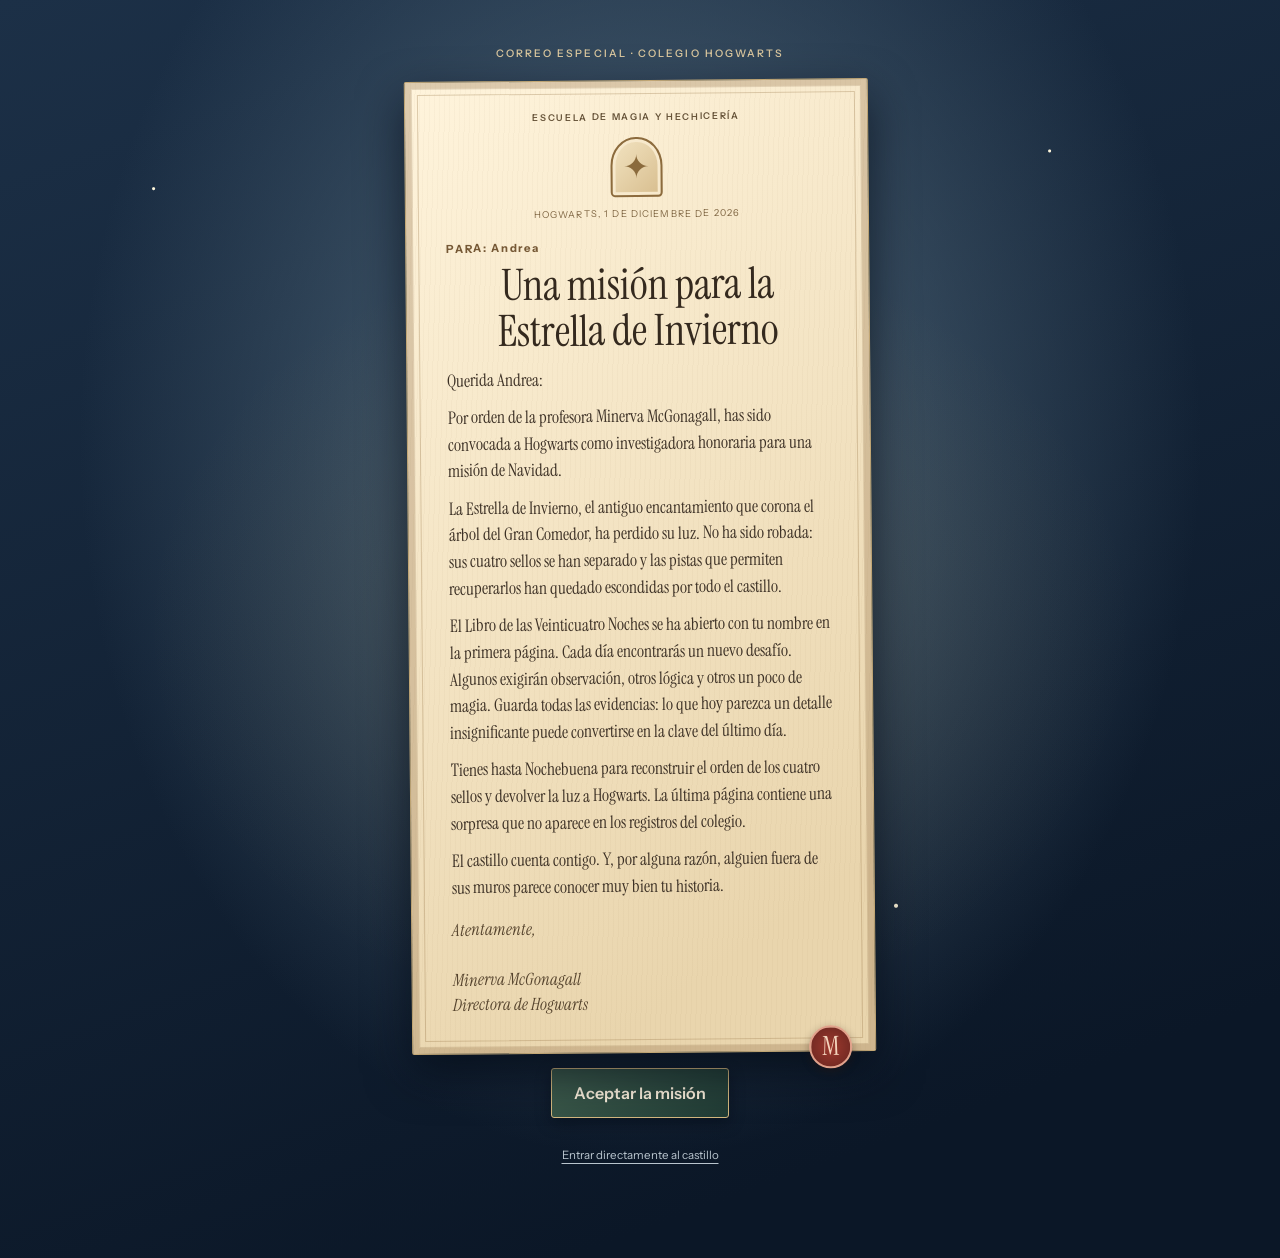
==== CalendarioAdvientoHP/index.html @ b656e093 "Actualiza versión de recursos para el recorrido" ====
<!doctype html>
<html lang="es">
<head>
  <meta charset="utf-8">
  <meta name="viewport" content="width=device-width, initial-scale=1">
  <meta name="theme-color" content="#111d29">
  <meta name="mobile-web-app-capable" content="yes">
  <meta name="apple-mobile-web-app-capable" content="yes">
  <meta name="apple-mobile-web-app-title" content="Hogwarts · Navidad">
  <title>La Estrella de Invierno · Hogwarts</title>
  <link rel="manifest" href="./manifest.webmanifest?v=20261127-6">
  <link rel="icon" type="image/svg+xml" href="./favicon.svg">
  <link rel="stylesheet" href="./estilos.css?v=20261127-6">
  <link rel="stylesheet" href="./experiencias.css?v=20261127-6">
  <link rel="stylesheet" href="./acabado.css?v=20261127-6">
  <script defer src="./escape-room.js?v=20261127-6"></script>
  <script defer src="./calendario-publicado.js?v=20261127-6"></script>
  <script defer src="./recursos-reto.js?v=20261127-6"></script>
  <script defer src="./retos-avanzados.js?v=20261127-6"></script>
  <script defer src="./mecanismos.js?v=20261127-6"></script>
  <script defer src="./experiencias.js?v=20261127-6"></script>
  <script defer src="./cerradura-transmisiones.js?v=20261127-6"></script>
  <script defer src="./vista-reto.js?v=20261127-6"></script>
  <script defer src="./app.js?v=20261127-6"></script>
</head>
<body>
  <main>
    <section id="portada" aria-labelledby="dedicatoria">
      <button id="abrir" type="button">Abrir invitación</button>
    </section>

    <section id="calendario" aria-labelledby="titulo-calendario" hidden>
      <header class="introduccion">
        <h1 id="titulo-calendario" tabindex="-1">Hogwarts<br><em>La Estrella de Invierno</em></h1>
      </header>

      <div class="escena">
        <div class="luna" aria-hidden="true"></div>
        <div class="casa">
          <div class="tejado" aria-hidden="true">
            <span class="chimenea"></span>
            <div class="fronton"><span></span></div>
          </div>
          <div class="fachada">
            <span class="guirnalda-casa" aria-hidden="true"></span>
            <div id="puertas" class="puertas" role="group" aria-label="Puertas del calendario"></div>
          </div>
          <div class="escalones" aria-hidden="true"></div>
        </div>
        <div class="abeto abeto-izquierdo" aria-hidden="true"></div>
        <div class="abeto abeto-derecho" aria-hidden="true"></div>
        <div class="suelo" aria-hidden="true"></div>
      </div>
      <button class="boton" id="abrir-cuaderno" type="button" aria-haspopup="dialog">Cuaderno de evidencias</button>
      <button class="repetir-introduccion" id="repetir-introduccion" type="button">Volver a leer la invitación</button>
    </section>
  </main>

  <dialog id="sorpresa" aria-labelledby="titulo">
    <span class="limite-foco" id="inicio-tarjeta" tabindex="0"></span>
    <form class="barra-tarjeta" method="dialog">
      <p id="dia" class="fecha"></p>
      <button class="cerrar" aria-label="Cerrar sorpresa" autofocus>×</button>
    </form>
    <h2 id="titulo"></h2>
    <div id="contenido"></div>
    <span class="limite-foco" id="fin-tarjeta" tabindex="0"></span>
  </dialog>

  <dialog id="cuaderno" aria-labelledby="titulo-cuaderno">
    <span class="limite-foco" tabindex="0"></span>
    <form class="barra-tarjeta" method="dialog">
      <span class="fecha">Evidencias ganadas</span>
      <button class="cerrar" aria-label="Cerrar cuaderno" autofocus>×</button>
    </form>
    <h2 id="titulo-cuaderno">Cuaderno</h2>
    <div id="tarjetas-cuaderno"></div>
    <span class="limite-foco" tabindex="0"></span>
  </dialog>
</body>
</html>
---- CalendarioAdvientoHP/estilos.css ----
@font-face {
  font-family: "Instrument Serif";
  src: url("./fuentes/instrument-serif.ttf") format("truetype");
  font-display: swap;
}

@font-face {
  font-family: "Instrument Serif";
  src: url("./fuentes/instrument-serif-italica.ttf") format("truetype");
  font-style: italic;
  font-display: swap;
}

@font-face {
  font-family: "Instrument Sans";
  src: url("./fuentes/instrument-sans.ttf") format("truetype");
  font-weight: 400 700;
  font-display: swap;
}

:root {
  color-scheme: dark;
  --noche: #111d29;
  --marfil: #f4e6cf;
  --ambar: #f4c17c;
  --verde: #253d36;
  --tinta: #252a23;
  --serif: "Instrument Serif", Georgia, serif;
  --sans: "Instrument Sans", system-ui, sans-serif;
  --fibra: repeating-linear-gradient(105deg, #fff07a0c 0 1px, transparent 1px 5px, #1d140a0d 5px 6px, transparent 6px 11px);
  --giro: cubic-bezier(.21, .75, .22, 1);
}

* { box-sizing: border-box; }
[hidden] { display: none !important; }

body {
  min-height: 100svh;
  margin: 0;
  color: var(--marfil);
  background:
    radial-gradient(ellipse at 70% 27%, #324352 0%, transparent 57%),
    linear-gradient(145deg, #172533, #101922 74%);
  font: 1rem/1.55 var(--sans);
}

button { font: inherit; color: inherit; cursor: pointer; }

button:focus-visible, a:focus-visible, summary:focus-visible {
  outline: 2px solid #f8d093;
  outline-offset: 4px;
}

h1, h2, p { margin: 0; }
h1, h2 { font-family: var(--serif); font-weight: 400; }

.fecha {
  font-size: .66rem;
  font-weight: 650;
  letter-spacing: .17em;
  text-transform: uppercase;
}

#portada {
  min-height: 100svh;
  display: grid;
  place-content: center;
  justify-items: center;
  gap: clamp(2.25rem, 6vh, 3.5rem);
  padding: 5rem 1.125rem 4rem;
  overflow: hidden;
  background:
    radial-gradient(circle at 16% 20%, #f5e6bc9c 0 1px, transparent 1.5px),
    radial-gradient(circle at 78% 16%, #e7c9876e 0 1px, transparent 1.5px),
    radial-gradient(circle at 84% 71%, #f5e6bc80 0 1px, transparent 1.5px),
    radial-gradient(circle at 26% 80%, #e7c9876e 0 1px, transparent 1.5px);
}

.sobre {
  position: relative;
  display: grid;
  place-items: center;
  isolation: isolate;
  width: min(31rem, calc(100vw - 2.25rem));
  aspect-ratio: 1.63;
  perspective: 56rem;
  border: 1px solid #c5a87d;
  border-radius: 2px;
  background: var(--fibra), linear-gradient(150deg, #b09570, #e3ca9f);
  box-shadow: 0 1px 0 #563e28, 0 1.35rem 2.5rem #070b11a8;
  transition: transform 560ms var(--giro), opacity 270ms ease 350ms;
}

.sobre > div { position: absolute; inset: 0; }

.sobre .sobre-luz {
  inset: 4% -12% 10%;
  border-radius: 50%;
  opacity: 0;
  z-index: -1;
  background: #ffbd64;
  filter: blur(2.3rem);
  transition: transform 510ms var(--giro), opacity 420ms ease;
}

.sobre .sobre-carta {
  inset: 9% 8% 7%;
  border: 1px solid #f1d6ac;
  background: var(--fibra), linear-gradient(180deg, #fff6df, #ecd5ad);
  transition: transform 520ms var(--giro) 85ms;
}

.sobre-pliegues {
  background: var(--fibra),
    linear-gradient(122deg, #d4ba94, #ecd6b3 54%, #dbc099);
  clip-path: polygon(0 0, 50% 56%, 100% 0, 100% 100%, 0 100%);
}

.sobre-pliegues::after {
  content: "";
  position: absolute;
  inset: 0;
  background: linear-gradient(155deg, #f5e5ca, #e3c6a1 72%, #dcb993);
  clip-path: polygon(0 100%, 50% 30%, 100% 100%);
}

.sobre-solapa {
  transform-origin: center top;
  background: var(--fibra), linear-gradient(180deg, #ebd7b6, #d8b78b);
  clip-path: polygon(0 0, 100% 0, 100% 4%, 52% 63%, 48% 63%, 0 4%);
  transition: transform 560ms var(--giro);
}

.sobre .sobre-frente {
  inset: auto 0 12%;
  display: grid;
  justify-items: center;
  color: #3e3026;
  transition: opacity 220ms ease;
}

.sello {
  display: grid;
  place-items: center;
  width: clamp(1.7rem, 7vw, 2.7rem);
  aspect-ratio: 1;
  border: 1px solid #86433c;
  border-radius: 47% 52% 49% 46%;
  background: radial-gradient(circle at 42% 28%, #9d5148, #63312f);
  box-shadow: inset 0 0 0 3px #e59c6e24, 0 2px 3px #60382661;
  color: #f9d8a3;
  font-size: clamp(.9rem, 3vw, 1.3rem);
}

.sobre h1 { font-size: clamp(2.25rem, 10vw, 4.5rem); line-height: 1.08; }

.boton {
  display: flex;
  align-items: center;
  gap: .85rem;
  min-height: 3rem;
  padding: .6rem 1.05rem .6rem 1.2rem;
  border: 1px solid #c39a68;
  border-radius: 2px;
  background: #162430;
  color: #fff0d6;
  transition: background 160ms ease, opacity 240ms ease, transform 240ms ease;
}

.boton:hover { background: #283b46; }
.boton span { color: var(--ambar); }

.abriendo .sobre { transform: translateY(.6rem) scale(1.035); opacity: 0; }
.abriendo .sobre-solapa { transform: rotateX(171deg); }
.abriendo .sobre-carta { transform: translateY(-57%); }
.abriendo .sobre-luz { transform: scale(1.45); opacity: .76; }
.abriendo .sobre-frente { opacity: 0; }
.abriendo .boton { opacity: 0; transform: translateY(.4rem); pointer-events: none; }

#calendario {
  width: min(76rem, 100%);
  margin-inline: auto;
  padding: clamp(2rem, 6vw, 4.5rem) clamp(.75rem, 4vw, 3rem) 2rem;
  animation: aparecer 460ms var(--giro) both;
}

@keyframes aparecer {
  from { opacity: 0; transform: translateY(.7rem); }
  to { opacity: 1; transform: none; }
}

.introduccion { max-width: 34rem; margin: 0 auto 1.6rem; padding-inline: .45rem; }

.introduccion h1 {
  margin: .42rem 0 .8rem;
  font-size: clamp(3.25rem, 11vw, 6.65rem);
  line-height: .91;
  letter-spacing: -.025em;
}

.introduccion h1:focus { outline: none; }
.introduccion em { color: #edc58f; font-weight: 400; }

.escena {
  isolation: isolate;
  position: relative;
  width: min(100%, 39rem);
  margin: 0 auto;
  padding: 1.2rem clamp(.72rem, 4vw, 2.7rem) 1.9rem;
  background:
    radial-gradient(circle at 17% 5%, #f7e8c1be 0 1px, transparent 1.5px),
    radial-gradient(circle at 88% 15%, #f7e8c1a6 0 1px, transparent 1.5px),
    radial-gradient(circle at 55% 2%, #e5d4aeab 0 1px, transparent 1.5px),
    radial-gradient(circle at 6% 30%, #f7e8c18c 0 1px, transparent 1.5px);
}

.luna {
  position: absolute;
  z-index: -2;
  top: 0;
  right: 9%;
  width: clamp(2.55rem, 8vw, 4.25rem);
  aspect-ratio: 1;
  border-radius: 50%;
  background: var(--fibra), radial-gradient(circle at 38% 26%, #f0dcaf, #b8a882);
  box-shadow: 0 0 2rem #e4c98a36;
}

.casa { position: relative; }
.tejado { position: relative; height: clamp(5.3rem, 17vw, 10.2rem); margin-inline: -.65rem; }

.chimenea {
  position: absolute;
  z-index: -1;
  top: 19%;
  left: 20%;
  width: 8%;
  height: 66%;
  border-top: .28rem solid #f1e3ca;
  background: var(--fibra), repeating-linear-gradient(#714b46 0 .6rem, #543835 .6rem .67rem);
  box-shadow: inset .23rem 0 #e1a77d45, .25rem .1rem 0 #0d181d66;
}

.fronton {
  position: absolute;
  inset: 0;
  display: grid;
  place-items: end center;
  padding-bottom: .8rem;
  background: #eddfc6;
  clip-path: polygon(50% 0, 100% 92%, 100% 100%, 0 100%, 0 92%);
}

.fronton::before, .fronton::after {
  content: "";
  position: absolute;
  clip-path: polygon(50% 0, 100% 100%, 0 100%);
}

.fronton::before {
  inset: .48rem .8rem .25rem;
  background: #95684d;
}

.fronton::after {
  inset: .9rem 1.8rem .55rem;
  background: var(--fibra),
    repeating-linear-gradient(0deg, #3c262b00 0 .48rem, #2a1e2a4d .49rem .54rem),
    linear-gradient(130deg, #764d4a, #4c333b);
}

.fronton span {
  position: relative;
  z-index: 1;
  width: clamp(1.85rem, 7vw, 3.2rem);
  aspect-ratio: 1;
  border: 3px solid #cfa777;
  border-radius: 50%;
  background: linear-gradient(0deg, transparent 47%, #a67751 47% 54%, transparent 54%),
    linear-gradient(90deg, transparent 47%, #a67751 47% 54%, transparent 54%),
    radial-gradient(circle at 42% 62%, #e2a255, #634b3f 79%);
  box-shadow: 0 2px 0 #37232a, 0 0 0 2px #392a2b;
}

.fachada {
  position: relative;
  padding: clamp(.6rem, 2.5vw, 1.4rem) clamp(.53rem, 3vw, 1.75rem) .75rem;
  border: 1px solid #ad896a;
  border-top: .32rem solid #f0e1c7;
  border-bottom: .4rem solid #a7876c;
  background: var(--fibra),
    linear-gradient(90deg, #f1cf9522, transparent 14% 85%, #101b15a6),
    repeating-linear-gradient(0deg, #283e37 0 .65rem, #172d28 .66rem .7rem);
  box-shadow: inset 0 .32rem 0 #7e6850, 0 .75rem 2rem #070d137d;
}

.fachada::before, .fachada::after {
  content: "";
  pointer-events: none;
  position: absolute;
  top: .28rem;
  bottom: 0;
  width: .29rem;
  background: repeating-linear-gradient(0deg, #c5a17c00 0 .68rem, #c5a17c30 .68rem .73rem),
    linear-gradient(90deg, #96765b, #c4a580 50%, #5a4c3c);
}

.fachada::before { left: 0; }
.fachada::after { right: 0; }

.puertas {
  display: grid;
  grid-template-columns: repeat(4, minmax(0, 1fr));
  gap: clamp(.65rem, 2.5vw, 1.1rem) clamp(.35rem, 2.1vw, 1rem);
}

.ventana {
  --borde: #d2ac80;
  --hoja: #375249;
  --cristal: #795b40;
  --cristal-borde: #4d4433;
  position: relative;
  isolation: isolate;
  align-self: end;
  display: grid;
  place-items: center;
  min-width: 44px;
  min-height: 44px;
  height: clamp(3.05rem, 10vw, 4.4rem);
  padding: 0;
  border: 1px solid var(--borde);
  border-radius: .95rem .95rem 2px 2px;
  color: #fff4db;
  background: #1b2522;
  box-shadow: inset 0 0 0 2px #5a4939, 0 3px 3px #101c19b0;
  perspective: 20rem;
}

.ventana::after {
  content: "";
  position: absolute;
  inset: auto -2px -4px;
  height: 4px;
  border-radius: 2px 2px 0 0;
  background: linear-gradient(#eddec2 0 53%, #a78867 54% 80%, #634e3f 81%);
  pointer-events: none;
}

.hueco, .hojas { position: absolute; inset: 3px; border-radius: inherit; }
.hueco {
  background: radial-gradient(ellipse at 50% 64%, #fff0b7 0%, #f5ab52 53%, #6d412c);
  opacity: .35;
  transition: opacity 350ms ease;
}

.hojas { display: flex; }
.hojas span {
  width: 100%;
  border: 2px solid var(--hoja);
  border-radius: inherit;
  transform-origin: left center;
  background:
    linear-gradient(90deg, transparent 47%, #e7c69539 47% 53%, transparent 53%),
    linear-gradient(0deg, transparent 48%, #e7c6953a 48% 53%, transparent 53%),
    radial-gradient(ellipse at 48% 58%, var(--cristal), var(--cristal-borde));
  box-shadow: inset 0 0 0 1px #ccad865c, 1px 1px 2px #0d1513aa;
  transition: transform 455ms var(--giro);
}

.numero {
  z-index: 1;
  display: grid;
  place-items: center;
  min-width: 1.56rem;
  height: 1.56rem;
  padding-inline: .15rem;
  border: 1px solid #caa97d8f;
  border-radius: 2px;
  background: #24342e;
  font-size: clamp(.94rem, 3vw, 1.08rem);
  font-weight: 650;
  font-variant-numeric: tabular-nums;
  line-height: 1;
  pointer-events: none;
  transition: opacity 200ms ease;
}

.estado {
  z-index: 1;
  position: absolute;
  top: 0;
  right: 2px;
  color: #fff3d3;
  font-size: .71rem;
  line-height: 1;
  text-shadow: 0 1px 2px #1b1814, 0 0 3px #1b1814;
  pointer-events: none;
}

.ventana[data-estado="futura"] {
  --borde: #9d8971;
  --hoja: #31413e;
  --cristal: #263739;
  --cristal-borde: #16252b;
  cursor: default;
}

.ventana[data-estado="futura"] .numero { border-style: dashed; color: #ece3d0; }
.ventana[data-estado="abierta"] { --cristal: #a56d40; --cristal-borde: #745236; }
.ventana[data-estado="destacada"] { --cristal: #ffcc7e; --cristal-borde: #ad683a; --borde: #f4d29d; }

@media (hover: hover) {
  .ventana:enabled:hover { --borde: #ffe3ab; --cristal: #dca163; }
}

.ventana.girada { z-index: 2; }
.girada .hojas span { transform: rotateY(-113deg); }
.girada .hueco { opacity: 1; }
.girada .numero, .girada .estado { opacity: 0; }

.ventana:nth-child(21) { grid-column: 1; }
.ventana:nth-child(22) { grid-column: 2 / 4; justify-self: center; width: calc((100% - clamp(.35rem, 2.1vw, 1rem)) / 2); }
.ventana:nth-child(23) { grid-column: 4; }

.ventana.portal {
  grid-column: 2 / 4;
  justify-self: center;
  width: min(100%, 9.75rem);
  height: clamp(4.5rem, 16vw, 7.1rem);
  --hoja: #603934;
  --borde: #d0a676;
  border: 3px double var(--borde);
  border-radius: 46% 46% 2px 2px / 35% 35% 2px 2px;
}

.portal .hojas span { width: 50%; border-radius: 75% 0 0 2px / 38% 0 0 2px; border-width: 3px; }
.portal .hojas span:last-child { border-radius: 0 75% 2px 0 / 0 38% 2px 0; transform-origin: right center; }
.portal .numero { background: #683e37; }
.portal.girada .hojas span:last-child { transform: rotateY(113deg); }
.portal .hueco { box-shadow: 0 0 1.6rem .2rem #fcb46176; }

.escalones {
  width: min(50%, 11rem);
  height: .85rem;
  margin: 0 auto;
  background: repeating-linear-gradient(0deg, #8a725e 0 2px, #d2bea2 2px 5px);
  clip-path: polygon(9% 0, 91% 0, 100% 100%, 0 100%);
}

.suelo {
  position: absolute;
  z-index: -2;
  inset: auto 0 1rem;
  height: 1.4rem;
  border-radius: 50%;
  background: linear-gradient(180deg, #b6c5c3, #566c72);
  box-shadow: 0 .35rem 0 #2e444e, 0 .7rem 2rem #0b141c;
}

.abeto {
  position: absolute;
  z-index: -1;
  bottom: 1.6rem;
  width: clamp(1.6rem, 7vw, 4rem);
  height: clamp(4rem, 17vw, 9rem);
  background: var(--fibra), linear-gradient(100deg, #50665b, #233a34 62%, #162b25);
  clip-path: polygon(50% 0, 76% 35%, 66% 34%, 89% 64%, 77% 63%, 100% 92%, 57% 97%, 57% 100%, 44% 100%, 44% 96%, 0 92%, 23% 63%, 11% 64%, 34% 34%, 24% 35%);
}

.abeto-izquierdo { left: 0; }
.abeto-derecho { right: 0; transform: scale(.78); transform-origin: bottom right; }

.modal-abierto { overflow: hidden; }

dialog {
  width: min(calc(100% - 1.5rem), 34rem);
  max-height: min(calc(100% - 1.5rem), 48rem);
  padding: 0 clamp(1.05rem, 5vw, 2.2rem) clamp(1.4rem, 5vw, 2.2rem);
  border: 1px solid #b39972;
  border-radius: 4px;
  background: var(--fibra), linear-gradient(128deg, #fff4db, #eedcbd);
  color: var(--tinta);
  color-scheme: light;
  box-shadow: 0 .95rem 3rem #0a1119b0, inset 0 0 0 5px #a87f5224;
  overscroll-behavior: contain;
}

dialog[open] {
  animation: sacar-tarjeta 350ms var(--giro) both;
}

dialog::backdrop { background: #09131bcc; animation: velar 350ms ease both; }
.tarjeta-final::backdrop { background: radial-gradient(ellipse at center, #623e2ba6, #111923dd); }

@keyframes velar { from { opacity: 0; } to { opacity: 1; } }
@keyframes sacar-tarjeta {
  from { opacity: 0; transform: translate(var(--origen-x, 0), var(--origen-y, 0)) scale(.15); }
  to { opacity: 1; transform: none; }
}

.barra-tarjeta {
  position: sticky;
  inset-block-start: 0;
  z-index: 2;
  display: flex;
  justify-content: space-between;
  align-items: center;
  gap: .5rem;
  margin: 0 -.3rem .3rem;
  padding: .6rem .3rem .3rem;
  background: #faebd0;
}

.limite-foco {
  position: absolute;
  width: 1px;
  height: 1px;
  overflow: hidden;
  clip-path: inset(50%);
  pointer-events: none;
}

dialog .fecha { color: #745139; }
dialog h2 { margin-bottom: .75rem; color: #463025; font-size: clamp(2.4rem, 8vw, 3.7rem); line-height: .95; }
dialog p { white-space: pre-wrap; }
dialog a { color: #653736; text-underline-offset: .15em; }
dialog :focus-visible { outline-color: #793d34; }

.cerrar {
  display: grid;
  place-items: center;
  width: 44px;
  height: 44px;
  padding: 0;
  border: 1px solid #a58566;
  border-radius: 50%;
  background: #faeed7;
  color: #59382f;
  font-size: 1.5rem;
  line-height: 1;
}

#contenido { display: grid; gap: .95rem; overflow-wrap: anywhere; }
.galeria { display: grid; grid-template-columns: repeat(auto-fit, minmax(min(100%, 11rem), 1fr)); gap: .55rem; }
.galeria img { display: block; width: 100%; aspect-ratio: 4 / 3; object-fit: cover; }
dialog audio, dialog video { display: block; width: 100%; min-width: 0; }
dialog details, .pista { padding: .65rem .85rem; border: 1px solid #bc9b77; background: #d9bb8d32; }
dialog details p, .pista p { margin-top: .35rem; }
dialog summary { cursor: pointer; font-weight: 650; }

@media (min-width: 54rem) {
  #calendario {
    display: grid;
    grid-template-columns: minmax(16rem, .79fr) minmax(0, 1.4fr);
    align-items: start;
    column-gap: clamp(1rem, 4vw, 4.5rem);
    padding-top: 3.1rem;
  }
  .introduccion { margin: clamp(3.2rem, 13vh, 8rem) 0 0; }
  .introduccion h1 { font-size: clamp(3.85rem, 7vw, 6.3rem); }
  .introduccion em { font-size: .85em; white-space: nowrap; }
  #abrir-cuaderno { grid-column: 2; }
}

@media (prefers-reduced-motion: reduce) {
  *, *::before, *::after { animation-duration: 0s !important; transition-duration: 0s !important; transition-delay: 0s !important; }
}

/* Retos, llaves y cuaderno */
#abrir-cuaderno { margin-inline: auto; min-height: 44px; }
.ventana[data-estado="sin-llave"] {
  --hoja: #423d40;
  --cristal: #3e3b49;
  --cristal-borde: #252834;
  cursor: default;
}
.ventana[data-estado="resuelta"] { --cristal: #87623d; --cristal-borde: #475441; }
.ventana[data-estado="resuelta"] .numero { background: #294539; }
.ventana[data-estado="abierta"] { --cristal: #d3a165; --cristal-borde: #875237; }

.control-reto {
  min-height: 44px;
  min-width: 44px;
  padding: .45rem .75rem;
  border: 1px solid #987b5c;
  border-radius: 3px;
  background: #faefd9;
  color: #3c3329;
  font-weight: 600;
}
.control-reto.principal { background: #2b473a; color: #fff3d7; border-color: #2b473a; }
.control-reto:disabled, .control-reto[aria-disabled="true"] { opacity: .58; cursor: default; }
.form-reto { display: grid; gap: .55rem; justify-items: start; }
.form-reto > label, .opciones-reto, .piezas-reto { width: 100%; }
.form-reto label { font-weight: 600; }
.form-reto input[type="text"] {
  display: block;
  width: 100%;
  min-height: 44px;
  margin-top: .3rem;
  padding: .45rem .6rem;
  border: 1px solid #987b5c;
  border-radius: 3px;
  background: #fff8e9;
  color: #2b3029;
  font: inherit;
}
.opciones-reto { min-width: 0; margin: 0; padding: .35rem .55rem; border: 1px solid #b49472; }
.opciones-reto legend { padding-inline: .25rem; font-weight: 600; }
.opciones-reto label { display: flex; align-items: center; gap: .55rem; min-height: 44px; cursor: pointer; }
.opciones-reto input { accent-color: #284839; }
.piezas-reto { display: grid; gap: .4rem; padding-left: 1.3rem; margin: .2rem 0; }
.piezas-reto li { padding: .35rem; border: 1px solid #bd9b74; background: #fff3dc; }
.piezas-reto li span { display: block; margin-bottom: .3rem; }
.piezas-reto button { margin-right: .25rem; }
.foto-reto { display: block; max-width: 100%; max-height: 55svh; object-fit: contain; }
.apoyo-reto, .pistas-reto, .resultado-reto, .evidencia {
  padding: .7rem .85rem;
  border: 1px solid #bc9b77;
  background: #d9bb8d32;
  white-space: pre-wrap;
  overflow-wrap: anywhere;
}
.resultado-reto { background: #c8d4b566; border-color: #778d6b; }
.resultado-reto > * + * { margin-top: .6rem; }
.pistas-reto ol:empty, .feedback-reto:empty { display: none; }
.pistas-reto ol { padding-left: 1.25rem; }
.pistas-reto ol li + li { margin-top: .4rem; }
.pistas-reto .control-reto { margin-top: .5rem; }
.pistas-reto h3, .resultado-reto h3, .evidencia h3 { margin: 0; font-size: 1.1rem; }
.pregunta-reto { font-weight: 700; }
.feedback-reto { color: #773b38; }
#tarjetas-cuaderno { display: grid; gap: .65rem; }
details .evidencia { margin-top: .5rem; }
.solo-lector {
  position: absolute;
  width: 1px;
  height: 1px;
  overflow: hidden;
  clip-path: inset(50%);
  white-space: nowrap;
}

/* Objetos de papel de la campaña */
.recurso-reto { width: 100%; padding: .65rem; border: 1px solid #b59773; background: #f7ead0; }
.recurso-reto .dibujo-reto { display: block; width: 5.5rem; height: 5.5rem; margin: .1rem auto .6rem; }
.dibujo-reto { width: 3rem; height: 3rem; fill: #e4ca9d; stroke: #5e4936; stroke-width: 2; stroke-linejoin: round; stroke-linecap: round; }
.recurso-conversacion { display: grid; gap: .5rem; }
.fecha-chat { text-align: center; font-size: .85rem; border-block: 1px solid #b59773; padding: .35rem 0; }
.burbuja-reto { padding: .6rem .7rem; max-width: 88%; border: 1px solid #c0aa87; border-radius: .7rem .7rem .7rem 0; background: #fffbec; }
.burbuja-reto:nth-child(odd) { justify-self: end; border-radius: .7rem .7rem 0 .7rem; background: #dae3cd; }
.fichas-reto { display: grid; grid-template-columns: repeat(2, minmax(0, 1fr)); gap: .5rem; }
.ficha-reto { display: grid; grid-template-columns: auto 1fr; align-items: center; gap: .3rem; padding: .5rem; border: 1px solid #a58964; background: #fff4dc; }
.ficha-reto .dibujo-reto { grid-row: span 2; width: 1.7rem; height: 2.5rem; margin: 0; }
.ficha-reto small { font-weight: 700; }
.ficha-reto strong { font-size: 1.25rem; }
.flor-reto { position: relative; width: min(100%, 14.5rem); aspect-ratio: 1; margin: .2rem auto; }
.recurso-reto .flor-reto > svg { width: 100%; height: 100%; fill: #d3ad76; margin: 0; }
.petalo { position: absolute; display: grid; justify-items: center; color: #322d22; background: #f9eed9; border-radius: .4rem; padding: .2rem; min-width: 2.8rem; line-height: 1.15; }
.petalo small { font: 600 .7rem var(--sans); }
.petalo strong { font: 700 1.3rem var(--sans); }
.petalo[data-posicion="1"] { top: 10%; left: 50%; transform: translateX(-50%); }
.petalo[data-posicion="2"] { right: 7%; top: 50%; transform: translateY(-50%); }
.petalo[data-posicion="3"] { bottom: 9%; left: 50%; transform: translateX(-50%); }
.petalo[data-posicion="4"] { left: 7%; top: 50%; transform: translateY(-50%); }
.petalo.marcado { outline: 3px solid #793a32; background: #edd1aa; }
.petalo.marcado::after { content: "◆"; color: #793a32; font-size: 1.3rem; }
.evidencia .recurso-reto { margin-top: .5rem; }
.evidencia .dibujo-reto { width: 3rem; height: 3rem; }
.evidencia .flor-reto .dibujo-reto { width: 100%; height: 100%; }
.cuadricula-reto { display: grid; gap: .3rem; width: 100%; max-width: 23rem; margin: .5rem auto; }
.fila-reto { display: grid; grid-template-columns: repeat(var(--columnas), minmax(0, 1fr)); gap: .3rem; }
.casilla-reto { position: relative; display: grid; place-items: center; min-height: 44px; min-width: 0; padding: .3rem .05rem; font: 600 clamp(.85rem, 4vw, 1.2rem)/1.2 var(--sans); border: 1px solid #ad8f68; background: #fff8e6; }
.casilla-reto.tapada { background: repeating-linear-gradient(45deg, #bea681 0 3px, #d0b992 3px 8px); color: transparent; }
.paso-ruta { position: absolute; top: 1px; right: 2px; font-size: .65rem; color: #783932; }
.recurso-reto > .control-reto { margin-top: .45rem; }
.texto-espejo { font-weight: 650; text-align: center; letter-spacing: .09em; }
.visor-reto { display: flex; flex-wrap: wrap; gap: .3rem; justify-content: center; margin-block: .5rem; }
.visor-reto span { display: grid; place-items: center; min-height: 44px; min-width: 36px; border: 1px solid #795f44; background: #fff7e1; font-weight: 700; font-size: 1.3rem; }
.teclas-reto { display: grid; grid-template-columns: repeat(3, 1fr); gap: .35rem; }
.teclas-reto button:last-child { grid-column: span 2; }
.palabra-reto { letter-spacing: .14em; font-size: clamp(1.1rem, 5vw, 1.6rem); text-align: center; font-weight: 650; }
.nota-reto { white-space: pre-wrap; font: 1rem/1.7 var(--sans); }
.fases-reto { display: grid; grid-template-columns: repeat(4, minmax(0, 1fr)); gap: .25rem; text-align: center; }
.fases-reto figure { margin: 0; min-width: 0; font-size: .65rem; }
.recurso-reto .fases-reto .dibujo-reto { width: 100%; height: auto; margin: 0; max-width: 3.7rem; }
.fases-reto strong { display: block; margin-top: .3rem; font-size: 1.4rem; }
.dibujo-reto.nueva { fill: #394247; }
.dibujo-reto.llena { fill: #f6dfab; }
.dibujo-reto.creciente { fill: #394247; }
.dibujo-reto.menguante { fill: #394247; }
.opciones-reto label:has(.dibujo-reto) { padding: .4rem; border: 1px solid #b59773; margin: .4rem 0; font-size: .95rem; }
.opciones-reto label:has(input:checked) { background: #d4dfc7; outline: 2px solid #456444; }
.piezas-reto li .dibujo-reto { float: right; width: 2.8rem; height: 2.8rem; }
.segmentos-reto { width: 4rem; height: 5rem; padding: .2rem; background: #ead6b0; border: 1px solid #a58a65; }
.segmentos-reto path { fill: none; stroke: #c5b18c; stroke-width: 5; stroke-linecap: square; }
.segmentos-reto .encendido { stroke: #453c30; }
.pasos-reto { display: grid; justify-content: center; }
.comparacion-reto { display: grid; grid-template-columns: repeat(3, minmax(0, 1fr)); gap: .3rem; }
.comparacion-reto figure { margin: .4rem 0; font-size: .75rem; }
.comparacion-reto .segmentos-reto { max-width: 100%; }
.portal-premio { position: relative; display: flex; width: 6rem; height: 5rem; margin: .5rem auto; perspective: 20rem; background: radial-gradient(ellipse, #ffe8a7, #d79b4f); border-radius: 40% 40% 0 0; }
.portal-premio span { width: 50%; border: 2px solid #b39264; background: #6b4438; transform-origin: left; animation: premio-izquierda 900ms var(--giro) both; border-radius: 80% 0 0 0; }
.portal-premio span:last-child { transform-origin: right; border-radius: 0 80% 0 0; animation-name: premio-derecha; }
@keyframes premio-izquierda { to { transform: rotateY(-110deg); } }
@keyframes premio-derecha { to { transform: rotateY(110deg); } }
@media (prefers-reduced-motion: reduce) {
  .portal-premio span { animation: none; transform: rotateY(-110deg); }
  .portal-premio span:last-child { transform: rotateY(110deg); }
}

.nota-reflejada { transform: scaleX(-1); font-size: 1.15rem; font-weight: 650; text-align: center; line-height: 1.6; white-space: pre-wrap; }
.papel-reflejado { padding: .85rem; background: #fff7e3; border: 1px solid #a48762; }
.juego-especial { width: 100%; min-width: 0; display: grid; gap: .7rem; }
.juego-especial label { display: block; font-weight: 600; }
.juego-especial textarea, .juego-especial select {
  width: 100%; min-height: 44px; padding: .45rem; color: #292f27; background: #fff7e6;
  border: 1px solid #9e825f; border-radius: 3px; font: inherit;
}
.fichas-anagrama, .huecos-anagrama { display: grid; grid-template-columns: repeat(auto-fit, minmax(44px,1fr)); gap: .3rem; }
.fichas-anagrama button, .huecos-anagrama button { padding: .3rem; }
.huecos-anagrama button { background: #e6d1ab; }
.palabra-ahorcado { display: flex; flex-wrap: wrap; gap: .2rem; }
.palabra-ahorcado span { width: 1.55rem; min-height: 2rem; display: grid; place-items: center; border-bottom: 2px solid #997b59; font-weight: 700; }
.palabra-ahorcado { gap:.65rem .8rem; }
.palabra-ahorcado .grupo-ahorcado { display:flex; flex-wrap:wrap; gap:.15rem; width:max-content; max-width:100%; min-height:0; border:0; }
.letra-ahorcado { display:grid; place-items:center; width:1.25rem; min-height:2rem; border-bottom:2px solid #997b59; font-style:normal; font-weight:700; }
.letra-ahorcado.signo-ahorcado { width:.5rem; border:0; }
.teclado-letras { display: grid; grid-template-columns: repeat(auto-fit,minmax(44px,1fr)); gap: .25rem; }
.teclado-letras button { padding: .25rem; }
.luces-ahorcado { display: flex; flex-wrap: wrap; gap: .35rem; color: #926222; font-size: 1.4rem; }
.juego-ascensor > svg { width: 6rem; height: 7rem; margin: 0 auto; }
.visor-ascensor { display: block; width: 5rem; padding: .5rem; margin: auto; text-align: center; font-size: 1.7rem; border: 2px solid #9a7b52; background: #24372e; color: #f2d3a4; }
.libreta-ascensor { margin: 0; padding-left: 1.45rem; }
.libreta-ascensor li { padding: .45rem 0 .8rem; border-bottom: 1px solid #c3a47c; }
.libreta-ascensor label { margin-top: .3rem; }
.ruedas-lunares { display: grid; grid-template-columns: repeat(2,minmax(0,1fr)); gap: .6rem; }
.ruedas-lunares .recurso-reto { padding: .25rem; }
.ruedas-lunares .fases-reto { display: block; }
.ruedas-lunares .fases-reto figure { font-size: .8rem; }
.expresion-lunar { display: flex; flex-wrap: wrap; gap: .2rem; align-items: center; justify-content: center; }
.expresion-lunar .recurso-reto { width: 3.5rem; padding: .1rem; border: 0; }
.expresion-lunar .fases-reto { display: block; }
.expresion-lunar .fases-reto figcaption { font-size: .65rem; }
.tablero-scroll { max-width: 100%; min-width: 0; overflow-x: auto; padding-bottom: .6rem; overscroll-behavior-inline: contain; }
.tablero-grande { display: grid; grid-template-columns: repeat(var(--columnas),44px); gap: 3px; width: max-content; background: #cfb78e; padding: 4px; }
.casilla-grande { display: grid; place-items: center; width: 44px; min-height: 44px; padding: .1rem; border: 1px solid #9c805c; background: #fff7e6; color: #282e25; font-size: 1rem; font-weight: 650; position: relative; }
.casilla-grande[aria-pressed="true"] { background: #d0dfbd; outline: 2px solid #395d3c; outline-offset: -3px; }
.casilla-grande[data-marca="1"] { background: #33483c; color: #f9e3be; }
.casilla-grande[data-marca="2"] { color: #8e4535; }
.casilla-grande.pista-nonograma { opacity: 1; color: #483a2b; border: 0; font-size: .78rem; white-space: pre-wrap; }
.papel-perforado .casilla-grande { background: #c3a57a; border: 1px solid #8e714e; }
.papel-perforado [data-agujero="true"] { background: #fbefd6; border-radius: 50%; box-shadow: inset 2px 2px 2px #684b3544; }
.casilla-grande.tapada { color: transparent; background: #c3a57a; }
.selector-piezas { display: flex; flex-wrap: wrap; gap: .35rem; }
.selector-piezas [aria-pressed="true"] { background: #344e3e; color: #fff1d4; }
.piezas-perforado { min-width: 0; }
.piezas-perforado.juntas { display: grid; grid-template-columns: repeat(auto-fit,minmax(min(100%,25rem),1fr)); gap: .7rem; }
.piezas-perforado section { min-width: 0; }
.itinerario { margin: 0; padding-left: 1.45rem; }
.itinerario li { padding: .2rem 0; }
.visor-fragmentos { display: grid; place-items: center; }
.visor-fragmentos .segmentos-reto { width: 7rem; height: 8.5rem; }
.visor-fragmentos[data-color="ámbar"] .encendido { stroke: #8a4a10; }
.visor-fragmentos[data-color="azul"] .encendido { stroke: #205d87; }
.visor-fragmentos[data-color="verde"] .encendido { stroke: #285d3b; }
.ayuda-fotogramas { display: flex; gap: .5rem; flex-wrap: wrap; }
.ayuda-fotogramas p { width: 100%; }

/* Cuadro eléctrico */
.cuadro-electrico {
  display: grid;
  grid-template-columns: repeat(3,minmax(0,1fr));
  gap: .65rem;
  padding: .85rem;
  border: 5px double #9f8058;
  border-radius: .5rem;
  background:
    radial-gradient(circle at 5px 5px,#cdb68e 0 2px,#443b2f 2px 4px,transparent 4px),
    radial-gradient(circle at calc(100% - 5px) calc(100% - 5px),#cdb68e 0 2px,#443b2f 2px 4px,transparent 4px),
    linear-gradient(125deg,#4b5044,#202e2a);
  box-shadow: inset 0 0 0 3px #18261f, 0 4px 0 #6e604c;
}
.cuadro-electrico button {
  position: relative; display: grid; justify-items: center; align-content: center;
  min-width: 44px; min-height: 94px; padding: .25rem .1rem; gap: .12rem;
  border: 1px solid #b4a17e; border-radius: .45rem; background: #1d2b28; color: #fff1d8;
}
.cuadro-electrico .numero-interruptor { font-size: .8rem; line-height: 1; }
.bombilla-electrica {
  width: 36px; height: 36px; fill: none; stroke: #cabda4; stroke-width: 2;
}
.bombilla-electrica .vidrio { fill: #59655c; transition: fill 160ms ease, filter 160ms ease; }
.cuadro-electrico .encendida .vidrio { fill: #ffd08b; filter: drop-shadow(0 0 3px #edb15c); }
.cuadro-electrico .seleccionado { box-shadow: inset 0 0 0 3px #efd6aa; outline: 2px dashed #efd6aa; outline-offset: 2px; }
.cuadro-electrico .marca-interruptor { position: absolute; right: .18rem; top: .1rem; font-size: .8rem; }
.estado-luz { font-size: .62rem; font-weight: 500; line-height: 1.2; }
.contador-electrico { font-weight: 650; }
.aviso-electrico:empty { display: none; }
.ejemplo-electrico {
  display: grid; grid-template-columns: repeat(3,2.5rem); gap: .3rem; justify-content: center; margin-top: .65rem;
}
.ejemplo-electrico span { display: grid; place-items: center; min-height: 2.5rem; border: 1px solid #a28d70; color: #6a604e; }
.ejemplo-electrico .afectada { background: #e3c38e; color: #342e24; border: 2px solid #644f36; }
.ejemplo-electrico .centro { outline: 2px dashed #415d45; outline-offset: 2px; }
.config-luces { display: grid; grid-template-columns: repeat(3,minmax(0,1fr)); gap: .35rem; margin: .45rem 0; border: 1px solid #ad9370; }
.config-luces label { display: flex !important; align-items: center; justify-content: center; gap: .5rem; min-height: 44px; border: 1px solid #b99c76; }
@media (prefers-reduced-motion: reduce) {
  .bombilla-electrica .vidrio { transition: none; }
}

/* Mecanismos de invierno */
.mecanismo { display:grid; gap:.75rem; width:100%; min-width:0; }
.pantalla-mecanismo { min-width:0; display:grid; gap:.7rem; }
.controles-mecanismo,.herramientas-mecanismo { display:flex; flex-wrap:wrap; gap:.45rem; }
.aviso-mecanismo:empty { display:none; }
.tablero-tuberias { display:grid; grid-template-columns:repeat(var(--lado),minmax(44px,1fr)); gap:3px; min-width:240px; background:#c3ae8d; padding:4px; }
.tablero-tuberias button { position:relative; min-width:44px; min-height:66px; padding:0; background:#ede0c7; border:1px solid #9b825f; border-radius:3px; }
.tablero-tuberias button:disabled { cursor:default; opacity:1; box-shadow:inset 0 0 0 3px #756950; }
.pieza-tubo { display:block; width:100%; height:48px; }
.pieza-tubo g { transition:transform 160ms ease; }
.metal-tubo { fill:none; stroke:#71695b; stroke-width:16; stroke-linecap:round; }
.agua-tubo { fill:none; stroke:#9bbccc; stroke-width:8; opacity:0; transition:opacity 180ms ease; }
.mojada .agua-tubo { opacity:1; }
.junta-tubo { fill:#a28e6d; stroke:#514d40; }
.etiqueta-tubo { display:block; min-height:17px; font-size:.6rem; font-weight:650; color:#4b4233; }
.tablero-tuberias .rota { border:2px dashed #843c32; }
.edificio-mantenimiento { display:block; width:min(100%,16rem); max-height:31rem; margin:auto; }
.edificio-mantenimiento text { fill:#403a2e; font:14px var(--sans); }
.fachada-ascensor { fill:#dac49e; stroke:#7e6749; stroke-width:3; }
.planta-linea { stroke:#a18c6b; }
.edificio-mantenimiento .planta-bloqueada { fill:#8b3c31; font-size:22px; }
.chimenea-destino { fill:#9f6651; stroke:#624b38; stroke-width:2; }
.edificio-mantenimiento .etiqueta-destino { font-size:9px; }
.cabina-mantenimiento { transition:transform 200ms ease; fill:#345345; stroke:#f8dba0; stroke-width:2; }
.visores-diagnostico { display:grid; grid-template-columns:repeat(2,minmax(0,1fr)); gap:.7rem; }
.visores-diagnostico article { padding:.5rem; border:1px solid #b09570; background:#f3e4c7; }
.visores-diagnostico h3 { margin:0 0 .3rem; font-size:1rem; }
.visores-diagnostico .segmentos-reto { display:block; margin:auto; width:4.7rem; height:5.3rem; }
.diagnostico-segmentos { display:flex; flex-wrap:wrap; align-items:center; gap:.25rem; font-size:.7rem; margin-top:.4rem; }
.diagnostico-segmentos .segmentos-reto { width:2.6rem; height:3rem; margin:0; }
.segmentos-reto .averiado { stroke:#9d3f30; stroke-dasharray:3 4; }
.cifras-referencia { display:grid; grid-template-columns:repeat(5,minmax(0,1fr)); gap:.3rem; }
.cifras-referencia figure { margin:0; text-align:center; }
.cifras-referencia svg { width:100%; }
.laberinto-anillos { display:block; width:100%; max-width:27rem; margin:auto; background:#dac9a6; border:2px solid #8b7652; border-radius:50%; }
.anillo-giratorio { transform-origin:180px 180px; transition:transform 180ms ease; }
.bolita-anillos { fill:#b75032; stroke:#fff0c5; stroke-width:2; transition:cx 150ms ease,cy 150ms ease; }
.control-anillo { display:flex; width:100%; align-items:center; gap:.5rem; }
.control-anillo span { flex:1; }
.engranajes-svg { display:block; width:100%; background:#e2d0ad; border:1px solid #9d835d; }
.rueda-dentada { transition:transform 180ms ease; }
.rueda-dentada polygon { fill:#b79868; stroke:#5a5140; stroke-width:2; }
.centro-engranaje { fill:#ecdbb7; stroke:#79694a; stroke-width:2; }
.marca-engranaje { stroke:#783a2b; stroke-width:7; stroke-linecap:round; }
.fondo-muesca-fija { fill:none; stroke:#fff3d4; stroke-width:10; stroke-linecap:round; }
.muesca-fija { fill:none; stroke:#783a2b; stroke-width:4; stroke-linecap:butt; }
.union-marcas { stroke:#783a2b; stroke-width:4; }
.estado-marca-engranaje { text-anchor:middle; font:650 12px var(--sans); fill:#4a4232; }
.objetivo-engranaje.alineado .fondo-muesca-fija { stroke:#dce7ce; }
.etiqueta-engranaje { text-anchor:middle; font:15px var(--sans); fill:#463b2d; }
.tapa-espejo { display:flex; align-items:center; gap:.5rem; padding:.5rem; border:1px solid #a78c62; }
.tapa-espejo svg { width:2.8rem; height:2.8rem; }
.discos-vitral,.modelos-vitral { display:grid; grid-template-columns:repeat(2,minmax(0,1fr)); gap:.6rem; }
.discos-vitral>div,.modelos-vitral>div { padding:.4rem; text-align:center; border:1px solid #ad9470; }
.discos-vitral button[aria-pressed="true"] { background:#395442; color:#fff0cf; }
.disco-vitral { display:block; width:100%; max-width:8rem; margin:.4rem auto; transition:transform 160ms ease; }
.giro-disco { display:flex; justify-content:center; gap:.3rem; }
.giro-disco button { min-width:44px; }
.modelos-vitral button { width:100%; font-size:.83rem; }
.lampara-vitral { padding:.6rem; border:2px solid #ad8b52; background:#e9d5a9; text-align:center; }
.lampara-vitral .disco-vitral { width:8rem; }
.comparacion-vitral { display:grid; grid-template-columns:repeat(2,minmax(0,1fr)); gap:.5rem; }
.comparacion-vitral>div { padding:.4rem; border:1px solid #ad8b52; text-align:center; background:#e9d5a9; font-size:.8rem; }
.comparacion-vitral .disco-vitral { width:min(100%,5rem); margin:.15rem auto; }
.mecanismo-vitral .discos-vitral { margin-top:.5rem; }
.mecanismo-vitral .discos-vitral .disco-vitral { width:3.5rem; margin:0 auto; }
.marco-disco { position:relative; padding-top:5px; }
.marco-disco::before { content:'▾'; position:absolute; top:-6px; left:calc(50% - .25rem); z-index:1; color:#5e4325; }
.posicion-disco,.contador-vitral { display:block; font-size:.8rem; text-align:center; }
.mecanismo-vitral label { display:grid; gap:.3rem; margin-bottom:.4rem; }
.mecanismo-vitral select { width:100%; min-height:44px; font:inherit; padding:.4rem; background:#fff5de; color:#263b30; border:1px solid #9b825b; }
.mecanismo-vitral .ficha-vitral { display:grid; grid-template-columns:2.4rem minmax(0,1fr); align-items:center; gap:.15rem; padding:.3rem; }
.ficha-vitral>button,.ficha-vitral>.posicion-disco { grid-column:1 / -1; }
.mecanismo-vitral .ficha-vitral .disco-vitral { width:2.4rem; }
.ficha-vitral .giro-disco { gap:2px; }
.ficha-vitral .giro-disco button { padding:.2rem; }
.nonograma { grid-template-rows:minmax(var(--alto-pistas,44px),auto); }
.nonograma .pista-nonograma { display:flex; gap:3px; padding:3px; align-items:center; justify-content:center; }
.nonograma .columna-pistas { flex-direction:column; justify-content:end; }
.nonograma .fila-pistas { flex-wrap:wrap; }
.ficha-pista { display:grid; place-items:center; min-width:16px; height:20px; background:#f5e6c7; border:1px solid #a38b65; border-radius:2px; font:650 .8rem/1 var(--sans); }
.herramientas-nonograma { display:flex; flex-wrap:wrap; gap:.35rem; }
.herramientas-nonograma [aria-pressed="true"] { background:#365640; color:#fff0d4; }
.cuadro-electrico { grid-template-columns:repeat(var(--lado-electrico,3),minmax(0,1fr)); position:relative; }
.cables-electricos { position:absolute; inset:0; width:100%; height:100%; pointer-events:none; opacity:.65; }
.cables-electricos path { fill:none; stroke:#e5b370; stroke-width:2.5; stroke-dasharray:5 3; }
.cables-electricos .cable-1 { stroke:#97c4cf; }
.extremo-cable { position:absolute; left:.15rem; top:.15rem; color:#ffd69e; font-size:.6rem; }
.config-luces { grid-template-columns:repeat(var(--lado-electrico,3),minmax(0,1fr)); }
.compartimento-abierto .evidencia { animation:abrir-compartimento 350ms ease both; transform-origin:top; }
@keyframes abrir-compartimento { from {opacity:0;transform:translateY(-.5rem);} to {opacity:1;transform:none;} }
@media(prefers-reduced-motion:reduce){
 .pieza-tubo g,.agua-tubo,.cabina-mantenimiento,.anillo-giratorio,.bolita-anillos,.rueda-dentada,.disco-vitral{transition:none;}
 .compartimento-abierto .evidencia{animation:none;}
}
.nucleo-engranaje { transition:transform 180ms ease; }
.embrague-libre .nucleo-engranaje:last-child .centro-engranaje { stroke-dasharray:5 4; }
.compartimento-espejo { position:relative; min-height:4rem; padding:1rem; border:2px solid #9c815a; background:#e4ca97; perspective:20rem; }
.tapa-compartimento { position:absolute; inset:0; background:#4a5545; display:grid; place-items:center; transform-origin:top; animation:levantar-tapa 500ms ease forwards; }
.tapa-compartimento svg { width:3rem; height:3rem; }
@keyframes levantar-tapa { to {transform:rotateX(105deg);opacity:.2;} }
@media(prefers-reduced-motion:reduce){.nucleo-engranaje{transition:none;}.tapa-compartimento{animation:none;transform:rotateX(105deg);opacity:.2;}}

.control-reto {
  border-radius: .8rem;
  font-size: .92rem;
  border-color: #9a79576b;
}

.control-reto:active:not(:disabled) { filter: brightness(.92); }

dialog details { border-radius: .8rem; }
---- CalendarioAdvientoHP/experiencias.css ----
/* La caja contiene la misma casa interactiva que se ve al terminar la entrada. */
.entrada-caja { min-height:100svh; display:grid; align-content:center; justify-items:center; gap:2rem; padding:5rem 1rem 2rem; background:radial-gradient(ellipse at 50% 30%,#fff8e9,#dfceb0); color:#29443a; overflow:hidden; }
.perspectiva-caja { perspective:1300px; width:min(88vw,31rem,calc(62svh - 4rem)); padding-top:2rem; }
.caja-adviento { position:relative; width:100%; aspect-ratio:1.03; transform:rotateX(10deg); transform-style:preserve-3d; background:#18362d; border:10px solid #24473b; border-bottom:18px solid #102b23; border-radius:5px; box-shadow:0 28px 35px #312d263d,0 4px 5px #23231e66,inset 0 0 10px #0008; }
.interior-caja { position:absolute; inset:0; overflow:hidden; border:7px solid #b09a70; background:radial-gradient(ellipse at 50% 35%,#e4b666,#213c31 75%); box-shadow:inset 0 8px 20px #0009; display:grid; align-items:center; }
 .interior-caja .escena { pointer-events:none; }



.tapa-caja { position:absolute; z-index:3; inset:-10px -10px -2px; transform-origin:50% 0; transform-style:preserve-3d; transition:transform 1.65s cubic-bezier(.3,.15,.2,1) .25s; }
.tapa-exterior,.tapa-interior { position:absolute; inset:0; border:2px solid #9b8251; border-bottom-width:12px; border-radius:5px; backface-visibility:hidden; }
.tapa-exterior { display:grid; place-items:center; background:linear-gradient(135deg,#294d40,#112c23); box-shadow:0 14px 22px #0006,inset 0 0 0 8px #19392e,inset 0 0 0 9px #8c784e; }
.tapa-exterior h1 { color:#d3b77b; font-family:var(--sans); font-weight:400; letter-spacing:.055em; font-size:clamp(1.6rem,6vw,2.6rem); text-shadow:0 1px 1px #000; }
.tapa-interior { transform:rotateX(180deg) translateZ(3px); background:linear-gradient(#a68e65,#d7c49f); box-shadow:inset 0 0 0 10px #244236,inset 0 8px 15px #0004; }
.cierre-metalico { position:absolute; z-index:4; left:calc(50% - 20px); bottom:-20px; width:40px; height:50px; overflow:hidden; text-indent:-999px; border:2px solid #8e774b; border-radius:5px; background:linear-gradient(90deg,#826c43,#e3ce97 45%,#a58d5c); box-shadow:0 4px 4px #0006; transform-origin:50% 0; transition:transform .28s; cursor:pointer; }
.cierre-metalico::after { content:''; position:absolute; left:14px; top:26px; width:8px; height:10px; border-radius:50%; background:#554a34; }
.caja-abierta .cierre-metalico { transform:rotateX(150deg); }
.caja-abierta .tapa-caja { transform:rotateX(96deg); }
.saltar-introduccion { color:#29443a; background:#f7edd9; border-color:#9b845c; }
.repetir-introduccion { display:block; margin:1.2rem auto; color:#e1c99d; background:none; border:0; text-decoration:underline; font:inherit; cursor:pointer; }
.cerradura-mecanica { max-width:29rem; margin:auto; }
.cerradura-mecanica svg { width:100%; display:block; }
.aro-cerradura { transform-origin:140px 140px; transition:transform .22s ease-out; }
.controles-ruedas { display:grid; gap:.5rem; margin-bottom:1rem; }
.controles-ruedas>div { display:grid; grid-template-columns:4.5rem 1fr 1fr; align-items:center; gap:.35rem; }
.controles-ruedas button { padding:.6rem .25rem; min-height:44px; }
.pestillo-control { display:block; width:100%; min-height:48px; touch-action:pan-y; transform:translateX(calc(-1 * var(--arrastre,0px))); background:#c3ad7b; color:#302d23; }
.alineada .pestillo-control { outline:2px solid #46684b; outline-offset:3px; }
.casa-despierta .fachada { animation:casa-despertar 1.1s ease-out; }
@keyframes casa-despertar { 35% { filter:brightness(1.9); box-shadow:0 0 55px #ffd581; } }
@media(max-width:360px) { .controles-ruedas>div { grid-template-columns:3.8rem 1fr 1fr; font-size:.85rem; } .entrada-caja { padding-inline:.25rem; } .caja-adviento { border-width:6px; } }
@media(prefers-reduced-motion:reduce) { .tapa-caja,.cierre-metalico,.aro-cerradura { transition:none; } .casa-despierta .fachada { animation:none; } }
#portada.entrada-caja { background:radial-gradient(ellipse at 50% 30%,#fff8e9,#dfceb0); gap:2rem; padding:4rem 1rem 2rem; place-content:initial; align-content:center; }
#portada.entrada-caja[hidden] { display:none; }
.cerradura-mecanica svg rect { transition:x .32s ease-out,width .32s ease-out; }
.casa-despierta:not(#calendario) { padding:1rem; background:radial-gradient(ellipse,#f4d89555,transparent); animation:iluminar-resultado 1s ease-out; }
@keyframes iluminar-resultado { 35% { background-color:#f8dea8; box-shadow:0 0 35px #e3ba6f; } }
@media(prefers-reduced-motion:reduce) { .casa-despierta:not(#calendario) { animation:none; } .cerradura-mecanica svg rect { transition:none; } }
.movimiento-reducido :is(.tapa-caja,.cierre-metalico,.aro-cerradura,.cerradura-mecanica svg rect) { transition:none; }
.movimiento-reducido .casa-despierta:not(#calendario) { animation:none; }
html { scrollbar-gutter:stable; }
.selector-transmision { display:grid; grid-template-columns:1fr 1fr; gap:.5rem; margin-block:.7rem; }
.selector-transmision button { min-height:48px; padding:.5rem .25rem; }
.selector-transmision button[aria-pressed='true'] { background:#2e4e3d; color:#fff1ce; outline:2px solid #b39252; outline-offset:2px; }
.conexiones-transmision { padding:.55rem; border:1px solid #aa936b; background:#e9d8b73b; margin-block:.7rem; }
.conexiones-transmision svg { display:block; width:100%; max-width:22rem; margin:auto; }
.conexiones-transmision p { font-size:.86rem; margin:.25rem 0; }
.numero-rueda { fill:#27372e; stroke:#f7e6be; stroke-width:3px; paint-order:stroke; font:750 17px var(--sans); }
.rueda-afectada path { stroke:#fff0a0; stroke-width:17; stroke-dasharray:7 2; }
.demostracion-cerradura { margin-top:1rem; padding:.65rem; border:1px dashed #947a51; }
.demostracion-cerradura button { margin:.25rem .25rem .25rem 0; }
.demostracion-cerradura p { margin:.4rem 0; font-size:.9rem; }
.esquema-transmisiones { margin-block:.75rem; }
.cerradura-transmisiones .controles-ruedas>div { grid-template-columns:4.5rem 1fr 1fr; }
@media(max-width:360px) { .cerradura-transmisiones .controles-ruedas>div { grid-template-columns:3.8rem 1fr 1fr; } }

@media (max-width:600px) {
  dialog { width:calc(100% - .5rem); max-height:calc(100% - .5rem); padding-inline:.75rem; }
  dialog h2 { font-size:1.65rem; line-height:1.1; margin-block:.35rem; }
  .cerradura-transmisiones > svg { max-height:32dvh; margin:auto; }
  .cerradura-transmisiones .selector-transmision { margin-block:.3rem; }
  .cerradura-transmisiones .controles-ruedas { gap:.2rem; margin-bottom:.3rem; }
}

.panel-cerradura {
  display: grid;
  gap: .3rem;
  width: min(100%, 22rem);
  margin: .35rem auto 0;
  padding: .35rem .65rem;
  background: #faefd9aa;
  border: 1px solid #9a795738;
  border-radius: 1rem;
}

.modos-cerradura {
  display: flex;
  justify-content: space-between;
  align-items: center;
  font-weight: 650;
  font-size: .88rem;
}

.cerradura-transmisiones .selector-transmision {
  gap: 0;
  margin: 0;
  padding: 2px;
  border-radius: 99px;
  background: #54402b14;
}

.selector-transmision .control-reto {
  min-height: 44px;
  padding: 0 .4rem;
  border: 0;
  border-radius: 99px;
  background: transparent;
}

.selector-transmision .control-reto[aria-pressed='true'] { outline: none; }
.selector-transmision .control-reto:focus-visible { outline: 2px solid #793d34; outline-offset: -2px; }

.cerradura-transmisiones .controles-ruedas {
  grid-template-columns: repeat(2, minmax(0, 1fr));
  gap: .35rem;
  margin: 0;
}

.cerradura-transmisiones .controles-ruedas > div {
  grid-template-columns: repeat(2, 44px);
  justify-content: center;
  column-gap: .3rem;
  row-gap: 0;
  text-align: center;
}

.cerradura-transmisiones .controles-ruedas span {
  grid-column: 1 / -1;
  font-size: .78rem;
}

.cerradura-transmisiones .controles-ruedas button {
  padding: 0;
  border-radius: 50%;
  font-size: 1.3rem;
  line-height: 1;
}

.panel-cerradura .pestillo-control {
  width: fit-content;
  min-height: 44px;
  justify-self: center;
  border-radius: 99px;
}

.panel-cerradura .estado-cerradura { margin: 0; font-size: .85rem; text-align: center; }
.panel-cerradura .estado-cerradura:empty { display: none; }
.acciones-cerradura { display: flex; justify-content: center; gap: .3rem; }
.acciones-cerradura button { border-color: transparent; background: transparent; font-size: .8rem; }

/* El archivo de la casa acompaña a la caja existente; no añade recursos externos. */
.historia-entrada {
  width: min(650px, calc(100% - 24px));
  max-height: 92svh;
  margin: auto;
  padding: 1.4rem 2rem 0;
  overflow-y: auto;
  overscroll-behavior: contain;
  color: var(--marfil);
  border: 1px solid #b89a6f;
  border-radius: 8px;
  background: radial-gradient(ellipse at 50% 15%, #41524e, transparent 55%), #1b2c32;
  box-shadow: 0 20px 100px #0009;
  animation: llegada-historia .35s ease-out;
}
.historia-entrada::backdrop { background: #08151bd9; backdrop-filter: blur(5px); }
html:has(.historia-entrada[open]) { overflow: hidden; }
.cabecera-historia { display: flex; align-items: center; justify-content: space-between; gap: 12px; }
.sello-historia { color: var(--ambar); font: 600 .68rem/1.5 var(--sans); letter-spacing: .14em; }
.pedestal-historia { max-width: 360px; margin: -.5rem auto 0; }
.pedestal-historia svg { display: block; width: 100%; height: auto; }
.historia-entrada h2 { margin: .3rem 0 1rem; color: #f3d3a0; font: 400 clamp(2.3rem, 7vw, 3.5rem)/1.02 var(--serif); text-wrap: balance; }
.texto-historia { font-size: .96rem; line-height: 1.55; }
.texto-historia p { margin: 0 0 .85rem; white-space: pre-line; }
.texto-historia blockquote { margin: .5rem 0 1rem; padding: .8rem 1rem; border-left: 2px solid #d0ad77; background: #f5dcac0c; color: #f3d3a0; font: 400 1.6rem/1.15 var(--serif); }
.historia-entrada footer { position: sticky; bottom: 0; margin: 1rem -2rem 0; padding: .85rem 2rem max(.85rem, env(safe-area-inset-bottom)); background: #1b2c32f5; border-top: 1px solid #b89a6f40; }
.historia-entrada footer button { width: 100%; min-height: 48px; }
.diario-historia { grid-column: 1 / -1; }
.hallazgo-historia { margin: .8rem 0; padding: .8rem 1rem; border-left: 2px solid #9b713e; background: #6d4c1a0a; }
.hallazgo-historia h4 { margin: 0 0 .4rem; font: 650 .95rem/1.4 var(--sans); }
.hallazgo-historia p { margin: .4rem 0; white-space: pre-line; }
.transicion-historia { font-size: 1.05rem; white-space: pre-line; }
.releer-historia { grid-column: 1 / -1; justify-self: start; }
.contexto-historia { font-style: italic; }
.revelacion-historia { padding: .8rem; border: 1px solid #9b713e; }
@keyframes llegada-historia { from { opacity: 0; transform: translateY(8px); } to { opacity: 1; transform: none; } }
@media (max-width: 430px) {
  .historia-entrada { padding: .8rem 1.1rem 0; max-height: 94svh; }
  .historia-entrada footer { margin-inline: -1.1rem; padding-inline: 1.1rem; }
  .pedestal-historia { max-width: 270px; }
  .texto-historia { font-size: .9rem; }
}
@media (prefers-reduced-motion: reduce) { .historia-entrada { animation: none; } }
.movimiento-reducido .historia-entrada { animation: none; }

.esquema-transmisiones { font-size: .88rem; }


/* Desenlace de Hogwarts: recuperar la Estrella de Invierno. */
.final-hogwarts {
  display:grid; gap:.9rem; padding:clamp(.8rem,3vw,1.35rem);
  color:#f4e6cf; border:1px solid #a98a5c; border-radius:8px;
  background:radial-gradient(ellipse at 50% 8%,#52616a 0,transparent 58%),linear-gradient(145deg,#1b2c39,#101d29);
  box-shadow:0 16px 45px #050b1266; text-align:center;
}
.rotulo-final { color:#e6c98e; font-size:.68rem; font-weight:700; letter-spacing:.2em; }
.escena-estrella { width:min(100%,25rem); margin:auto; filter:drop-shadow(0 0 18px #e5c47b55); }
.escena-estrella svg { display:block; width:100%; height:auto; }
.final-hogwarts[data-etapa="1"] .escena-estrella,
.final-hogwarts[data-etapa="2"] .escena-estrella,
.final-hogwarts[data-etapa="3"] .escena-estrella { animation:brillo-invierno 2.8s ease-in-out infinite alternate; }
@keyframes brillo-invierno { from { filter:brightness(.9) drop-shadow(0 0 8px #f3d28d55); } to { filter:brightness(1.22) drop-shadow(0 0 22px #f7dc9cbb); } }
.estado-final { color:#f2d8a4; font-weight:650; }
.contenido-final { display:grid; gap:.85rem; text-align:left; line-height:1.65; }
.contenido-final p { white-space:pre-line; }
.carta-final { padding:1.1rem; color:#342e27; background:linear-gradient(135deg,#f8eed8,#e6d2ad); border:1px solid #c3a474; box-shadow:0 8px 20px #0003; white-space:pre-line; }
.mensaje-final { padding:.85rem 1rem; border-left:2px solid #d5b678; background:#f3d7a10c; white-space:pre-line; }
.pista-final { padding:1rem; border:1px dashed #c5a36c; color:#ffe7b8; font-weight:700; text-align:center; }
.acciones-final { display:grid; gap:.55rem; }
.acciones-final button,.final-hogwarts > button { min-height:46px; }
@media(prefers-reduced-motion:reduce) { .final-hogwarts[data-etapa] .escena-estrella { animation:none; } }
---- CalendarioAdvientoHP/acabado.css ----
/* Una miniatura de abeto, nogal y latón. Sin imágenes ni animación ambiental. */
:root { --noche:#101e1c; --verde:#213c31; --ambar:#e5b46c; --marfil:#f2e7d1; --laton:#ac8752; --madera:#392b23; }
body { background:radial-gradient(ellipse at 50% 26%,#30463b 0,transparent 65%),linear-gradient(145deg,#152822,#0b1615 85%); }
html { scrollbar-gutter:auto; }
#portada.entrada-caja {
  position:relative; isolation:isolate; min-height:100svh; padding:2rem 1rem;
  display:flex; flex-direction:column; align-items:center; justify-content:center; gap:0;
  color:var(--marfil); background:radial-gradient(ellipse at 50% 53%,#61704b35,transparent 53%),linear-gradient(160deg,#223a30,#0c1917 80%);
}
.entrada-caja::before { content:''; position:absolute; z-index:-1; inset:16% 8%; border:0; border-radius:50%; background:radial-gradient(ellipse,#cead6220,transparent 65%); }
.rotulo-caja { position:absolute; top:clamp(2rem,7svh,4.5rem); padding-inline:1rem; color:#c6b591; font:550 .64rem/1.8 var(--sans); letter-spacing:.27em; text-align:center; }
.perspectiva-caja { perspective:2200px; width:min(79vw,23rem,calc(49svh - 2rem)); padding:0; margin:1rem auto 3rem; }
.caja-adviento {
  position:relative; width:100%; aspect-ratio:.88; border:0; border-radius:5px;
  transform:translateY(0) rotateX(22deg) rotateY(-12deg) rotateZ(-2deg); transform-style:preserve-3d;
  background:linear-gradient(140deg,#6b4b30,#34271f); box-shadow:0 25px 32px #0008;
}
.interior-caja { inset:6px; border:10px solid #5a3e2b; border-radius:3px; transform:translateZ(0); background:radial-gradient(ellipse at 50% 30%,#a1874540,transparent 80%),#132b24; box-shadow:inset 0 0 0 1px #ac8752,inset 0 0 0 5px #201f17,inset 0 12px 25px #0009; }
.interior-caja::after { content:''; position:absolute; inset:0; pointer-events:none; border:1px solid #d4aa6560; box-shadow:inset 0 0 22px #eab76b25; }
.luz-interior { position:absolute; inset:0; opacity:.15; background:radial-gradient(ellipse at 50% 30%,#f8c96f55,transparent 75%); }
.costado-caja { position:absolute; background:repeating-linear-gradient(0deg,#ffffff03 0 1px,transparent 1px 5px),linear-gradient(90deg,#30251d,#6b4d34 40%,#33271e); border:1px solid #9b7547; }
.costado-frontal { left:0; right:0; height:30px; top:100%; transform-origin:top; transform:rotateX(-90deg); }
.costado-derecho { top:0; bottom:0; width:30px; left:100%; transform-origin:left; transform:rotateY(90deg); }
.costado-frontal::before,.costado-frontal::after { content:''; position:absolute; top:0; bottom:0; width:17px; background:linear-gradient(90deg,#65502e,#b0945c,#685131); box-shadow:inset 0 0 0 1px #d9bc7040; }
.costado-frontal::before { left:18px; }.costado-frontal::after { right:18px; }
.tapa-caja { inset:0; z-index:3; transform:translateZ(5px); transform-origin:50% 0; transform-style:preserve-3d; transition:none; }
.tapa-exterior,.tapa-interior { inset:0; border:1px solid #b08e59; border-radius:5px; backface-visibility:hidden; }
.tapa-exterior {
  /* Compone la decoración y la placa con la cara frontal en WebKit. */
  transform:translateZ(1px);
  isolation:isolate;
  display:grid; place-content:center; place-items:center;
  background:repeating-linear-gradient(3deg,#d8be7d05 0 1px,transparent 1px 6px),linear-gradient(135deg,#294b39,#102b22 70%);
  box-shadow:inset 0 0 0 7px #34271e,inset 0 0 0 8px #ac8752,inset 0 0 0 14px #213e2e,inset 0 0 0 15px #a287493d,inset 0 0 35px 18px #0005,0 7px 0 #392b20,0 9px 0 #9d7848;
}
.tapa-exterior::before,.tapa-exterior::after { content:''; position:absolute; width:34px; height:34px; border:1px solid #bd9a5c90; }
.tapa-exterior::before { left:23px; top:23px; border-right:0; border-bottom:0; }.tapa-exterior::after { right:23px; bottom:23px; border-left:0; border-top:0; }
.ornamento-caja { position:absolute; inset:23% 22%; border:1px solid #ad92524d; border-radius:50% 50% 40% 40%; }
.ornamento-caja::before { content:'✧'; display:block; margin-top:-.8rem; color:#bca16b; text-align:center; background:#1d3b2c; width:2rem; margin-inline:auto; }
.placa-hogwarts { position:relative; z-index:1; display:grid; place-items:center; gap:3px; padding:.65rem 2rem .85rem; border:1px solid #b6975b; border-radius:2px; color:#ead9af; background:linear-gradient(135deg,#5d4c30,#353522 55%,#6d5837); box-shadow:0 4px 9px #0005,inset 0 0 0 3px #1a251d; }
.placa-para { font-size:.48rem; letter-spacing:.28em; }
.tapa-exterior .placa-hogwarts h1 { margin:0; font:400 clamp(1.6rem,7vw,2.1rem)/1 var(--serif); letter-spacing:.025em; color:#f2dfaf; }
.tapa-interior { transform:rotateX(180deg) translateZ(5px); background:repeating-linear-gradient(0deg,#e4ce9105 0 1px,transparent 1px 4px),linear-gradient(130deg,#274333,#11291f); box-shadow:inset 0 0 0 8px #463321,inset 0 0 0 9px #b49154,inset 0 0 25px #0009; display:grid; place-items:center; }
.sello-interior { padding:1rem; border:1px solid #b4965b60; border-radius:50%; color:#b6a075; font:1.1rem var(--serif); letter-spacing:.13em; }
.canto-tapa { position:absolute; top:100%; left:0; right:0; height:8px; transform-origin:top; transform:rotateX(-90deg); background:linear-gradient(#ad8750,#4b3422 60%); border:1px solid #916a3e; }
.bisagras-caja { position:absolute; inset:-8px 15% auto; z-index:5; height:16px; display:flex; justify-content:space-between; transform:translateZ(8px); pointer-events:none; }
.bisagras-caja i { width:38px; border:1px solid #70512e; border-radius:3px; background:repeating-linear-gradient(90deg,transparent 0 8px,#513e2b99 8px 10px),linear-gradient(#6b4c2d,#d4b577 42%,#9a783f 70%,#5b4127); box-shadow:0 2px 3px #0008; }
.cierre-metalico { z-index:6; bottom:-20px; left:calc(50% - 25px); width:50px; height:66px; border:1px solid #e1bc75; border-radius:5px 5px 11px 11px; background:linear-gradient(90deg,#74542f,#ceab69 38%,#af8a4e 65%,#71512b); box-shadow:0 4px 7px #0008,inset 0 0 0 3px #5c4b2f66; transform:translateZ(12px); transform-origin:center 8px; text-indent:0; overflow:visible; color:#241f14; font-size:0; transition:none; touch-action:manipulation; }
.cierre-metalico::before { content:''; position:absolute; top:5px; left:7px; right:7px; height:2px; border-radius:2px; background:#f0d59c; }
.cierre-metalico::after { left:20px; top:21px; width:8px; height:14px; background:#443522; border-radius:4px; box-shadow:0 1px #e4c37f; }
.pasador-cierre { position:absolute; top:37px; left:8px; right:8px; height:7px; border:1px solid #69502c; border-radius:3px; background:linear-gradient(#e5c88c,#896b3a); }
.etiqueta-cierre { position:absolute; top:51px; left:0; right:0; text-align:center; font:700 8.5px/1 var(--sans); letter-spacing:.12em; }
.cierre-metalico:hover { filter:brightness(1.13); }.cierre-metalico:focus-visible { outline:2px solid #ffe4a8; outline-offset:7px; }
.saltar-introduccion { position:absolute; bottom:max(1rem,env(safe-area-inset-bottom)); padding:.6rem 1rem; min-height:44px; border:0; color:#cbbd9c; background:transparent; font-size:.75rem; text-decoration:underline; text-underline-offset:4px; }
.estado-entrada { position:absolute; bottom:4.6rem; left:1rem; right:1rem; text-align:center; color:#cbbd9c; font-size:.72rem; }
.estado-entrada:empty { display:none; }
.entrada-caja[data-fase='abriendo'] .caja-adviento { will-change:transform; }
#calendario { padding:1.3rem .65rem 1.3rem; }
.introduccion { margin:0 auto 1.05rem; max-width:36rem; }
.introduccion h1 { font-size:clamp(2.75rem,10.2vw,5.8rem); color:#eee4cf; }
.introduccion em { color:#d6b47e; }
.escena { max-width:38rem; padding:.8rem .65rem 1.3rem; }
.casa { filter:drop-shadow(0 14px 12px #0005); }
.tejado { height:clamp(5rem,20vw,8.2rem); margin-inline:-.5rem; }
.fronton { background:#d6c7a6; padding-bottom:.6rem; }
.fronton::before { inset:.32rem .65rem .2rem; background:#805e39; }
.fronton::after { inset:.6rem 1.15rem .4rem; background:repeating-linear-gradient(0deg,transparent 0 7px,#0b141a66 8px 9px),repeating-linear-gradient(90deg,transparent 0 22px,#0b141a33 23px 24px),linear-gradient(135deg,#514236,#29332d 65%,#1a2822); }
.fronton span { width:clamp(2rem,7vw,3.1rem); border-color:#aa8854; background:linear-gradient(0deg,transparent 45%,#806337 46% 53%,transparent 54%),linear-gradient(90deg,transparent 45%,#806337 46% 53%,transparent 54%),radial-gradient(ellipse,#f5d89a,#c28e42 65%,#664d31); box-shadow:0 0 0 4px #233e2f,0 0 0 6px #10261d,0 0 22px #e7b7562e; }
.fronton span::after { content:''; position:absolute; bottom:-9px; left:calc(50% - 5px); width:10px; height:8px; background:#813a32; clip-path:polygon(0 0,50% 25%,100% 0,90% 100%,50% 65%,10% 100%); }
.chimenea { background:repeating-linear-gradient(#5c4034 0 .55rem,#382f25 .56rem .62rem); border-top-color:#d2c5a7; }
.fachada { padding:.75rem .65rem .7rem; border-color:#896d45; border-top:4px solid #d6c7a6; border-bottom:7px solid #775733; background:repeating-linear-gradient(90deg,transparent 0 23px,#071a1366 24px 25px),repeating-linear-gradient(0deg,#e1b85d03 0 1px,transparent 1px 4px),linear-gradient(110deg,#2b4837,#172f24 80%); box-shadow:inset 0 5px 8px #070f0a99,inset 0 0 0 4px #ad88582e,5px 4px 0 #2c271c,6px 4px 0 #7b633e; }
.fachada::before,.fachada::after { width:4px; background:linear-gradient(90deg,#594027,#ab8c58,#493a27); }
.guirnalda-casa { position:absolute; z-index:2; left:5%; right:5%; top:-4px; height:9px; border-bottom:3px solid #38523c; border-radius:0 0 50% 50%; pointer-events:none; background:radial-gradient(circle at 9% 70%,#f1d592 0 1px,transparent 2px),radial-gradient(circle at 29% 95%,#dca553 0 1px,transparent 2px),radial-gradient(circle at 50% 100%,#f5dda0 0 1px,transparent 2px),radial-gradient(circle at 71% 95%,#dca553 0 1px,transparent 2px),radial-gradient(circle at 91% 70%,#f1d592 0 1px,transparent 2px); }
.puertas { gap:clamp(.5rem,2.1vw,.85rem) clamp(.4rem,1.8vw,.85rem); }
.ventana { height:clamp(3rem,12.8vw,3.9rem); min-width:44px; min-height:48px; --borde:#b59a6a; --hoja:#4e6046; box-shadow:0 2px 0 #30281c,0 5px 6px #0008,inset 0 0 0 2px #57452d,inset 0 0 0 3px #cfb47366; }
.ventana::after { height:5px; background:linear-gradient(#ddcfad 0 40%,#a38b60 41% 68%,#443824 69%); }
.ventana .numero { min-width:1.6rem; height:1.55rem; color:#f2e8cf; background:#172e24e8; border:1px solid #b9a47780; font-size:clamp(1rem,3vw,1.125rem); box-shadow:0 1px 2px #0006; }
.ventana .estado { top:2px; right:3px; min-width:12px; height:13px; text-align:center; border-radius:50%; background:#11251ce6; font-size:.68rem; line-height:13px; }
.ventana[data-estado='futura'] { --borde:#8e805e; --hoja:#344a3d; --cristal:#293e33; --cristal-borde:#17281f; }
.ventana[data-estado='futura'] .numero { color:#c9c7b3; border-style:solid; background:#1a2a23; }
.ventana[data-estado='sin-llave'] { --hoja:#4d4940; --cristal:#424538; --cristal-borde:#222e25; }
.ventana[data-estado='destacada'],.ventana[data-estado='abierta'] { --cristal:#f6c477; --cristal-borde:#98612c; --borde:#f0cb8c; box-shadow:0 0 14px #dca75555,0 4px 6px #0008,inset 0 0 0 2px #7e643a; }
.ventana[data-estado='destacada'] .numero,.ventana[data-estado='abierta'] .numero { color:#302b1e; background:#f1dab0; border-color:#ffedbd; }
.ventana[data-estado='resuelta'] { --cristal:#9e8246; --cristal-borde:#3b5137; --hoja:#65734e; }
.ventana[data-estado='resuelta'] .estado { background:#d1cba3; color:#203b2a; text-shadow:none; font-weight:700; }
.ventana.portal { height:clamp(4.2rem,18vw,6rem); --hoja:#59372e; --borde:#b99760; }
.ventana.portal .numero { background:#5e372b; color:#f2dfb6; }
.ventana.portal[data-estado='destacada'] .numero { background:#edd39e; color:#3a281e; }
.abeto { background:radial-gradient(circle at 48% 24%,#ddc182 0 1px,transparent 2px),radial-gradient(circle at 30% 66%,#c4985a 0 1px,transparent 2px),linear-gradient(100deg,#4e6043,#1c382a 70%,#10271d); }
.suelo { background:linear-gradient(#c2c6b1,#6a7a65); box-shadow:0 .3rem 0 #3c4c39,0 .8rem 1.5rem #0007; }
.luna { width:clamp(2.2rem,8vw,3.7rem); background:radial-gradient(circle at 36% 30%,#f0dfba,#a3956d); box-shadow:0 0 25px #b6a15f22; }
#abrir-cuaderno { margin-top:.7rem; background:linear-gradient(130deg,#294335,#172e24); border-color:#9a7e4a; border-radius:5px; box-shadow:inset 0 0 0 3px #b49a5c14,0 3px 7px #0004; font-size:.88rem; }
.repetir-introduccion { margin:.6rem auto; min-height:44px; color:#b7b59c; font-size:.75rem; text-underline-offset:4px; }
dialog:not(.historia-entrada) { background:var(--fibra),linear-gradient(125deg,#faf0d9,#e7d8b8); border-color:#aa8b56; border-radius:7px; box-shadow:0 20px 80px #07130ec9,inset 0 0 0 4px #a48a5424; }
dialog::backdrop { background:#081810d6; }
.control-reto { border-radius:5px; }
.control-reto.principal { background:linear-gradient(125deg,#325740,#213e30); }
.barra-tarjeta { background:#f2e5ca; }
#cuaderno .diario-historia { padding-top:.3rem; }
#cuaderno .hallazgo-historia { border-radius:0 4px 4px 0; background:#b18e4820; border-color:#9a783b; }
.historia-entrada { background:radial-gradient(ellipse at 50% 15%,#3a503c,transparent 55%),#192e25; }
.historia-entrada footer { background:#192e25f5; }
.barra-prueba { background:#213b2e !important; color:#eee2c5 !important; border-bottom:1px solid #947b4b; }
.barra-prueba a { color:#e2c48f; }
.revision-apertura { display:flex; flex-wrap:wrap; align-items:center; gap:.5rem; padding:.5rem 0; font-size:.82rem; }
.revision-apertura label { display:grid; gap:.2rem; }.revision-apertura select { max-width:100%; min-height:44px; }
@media(min-width:54rem) {
  #calendario { column-gap:3rem; padding:2rem 2rem 1rem; }
  .introduccion { margin:8rem 0 0; }.introduccion h1 { font-size:clamp(4rem,6.5vw,6rem); }
  .ventana { height:3.5rem; }.ventana.portal { height:5.6rem; }.tejado { height:7.5rem; }
  #abrir-cuaderno { grid-column:2; }.repetir-introduccion { grid-column:2; }
}
@media(max-height:600px) and (min-width:600px) {
  .perspectiva-caja { width:min(44vw,46svh); margin-bottom:1rem; }
  .rotulo-caja { top:1rem; }.saltar-introduccion { bottom:.4rem; }
}
@media(prefers-reduced-motion:reduce) { .entrada-caja *, .escena * { will-change:auto !important; } }


/* Hogwarts en invierno: arquitectura de piedra, torres y ventanales góticos. */
:root {
  --noche:#101b2a;
  --verde:#243b38;
  --ambar:#e8bd78;
  --marfil:#eee5d2;
  --laton:#b69a69;
}
body {
  background:
    radial-gradient(ellipse at 50% 24%,#52627655,transparent 52%),
    linear-gradient(160deg,#1b2b40 0%,#101b2a 68%,#0a1420 100%);
}
#calendario { color:#eee7d8; }
.introduccion h1 { text-shadow:0 3px 18px #050d18a8; }
.introduccion em { color:#d9bd8c; }
.escena {
  width:min(100%,43rem);
  padding:2.2rem clamp(1.3rem,7vw,3.5rem) 2rem;
  overflow:hidden;
  background:
    radial-gradient(circle at 12% 18%,#f8e8c8 0 1px,transparent 1.8px),
    radial-gradient(circle at 83% 10%,#f8e8c8 0 1px,transparent 1.8px),
    radial-gradient(circle at 67% 31%,#f8e8c8 0 1px,transparent 1.8px),
    radial-gradient(ellipse at 50% 72%,#9ba9b522,transparent 65%);
}
.casa {
  position:relative;
  isolation:isolate;
  padding-top:1.1rem;
  filter:drop-shadow(0 16px 17px #020812a8);
}
/* Dos torres laterales que enmarcan el cuerpo central del castillo. */
.casa::before,.casa::after {
  content:"";
  position:absolute;
  z-index:-1;
  top:1.2rem;
  width:clamp(2.8rem,12vw,5.3rem);
  height:clamp(12rem,42vw,17rem);
  border:1px solid #9a927f;
  background:
    linear-gradient(90deg,#182638 0 9%,transparent 10% 85%,#111e2c 94%),
    repeating-linear-gradient(0deg,transparent 0 2.2rem,#172538 2.25rem 2.38rem),
    linear-gradient(90deg,#6c7070,#a5a092 22%,#777b7b 70%,#414e5c);
  box-shadow:inset 0 0 0 4px #293747,inset 0 0 0 5px #c0ae8b,0 0 0 2px #172334;
}
.casa::before {
  left:clamp(-1.1rem,-2vw,-.35rem);
  clip-path:polygon(0 15%,18% 15%,18% 8%,31% 8%,31% 0,69% 0,69% 8%,82% 8%,82% 15%,100% 15%,100% 100%,0 100%);
}
.casa::after {
  right:clamp(-1.1rem,-2vw,-.35rem);
  clip-path:polygon(0 15%,18% 15%,18% 8%,31% 8%,31% 0,69% 0,69% 8%,82% 8%,82% 15%,100% 15%,100% 100%,0 100%);
}
.tejado {
  height:clamp(6.5rem,23vw,10.5rem);
  margin-inline:-.35rem;
}
.fronton {
  background:linear-gradient(90deg,#596675,#c0b8a6 48%,#697481);
  clip-path:polygon(50% 0,100% 90%,100% 100%,0 100%,0 90%);
}
.fronton::before {
  inset:.55rem .8rem .25rem;
  background:linear-gradient(90deg,#4c5968,#9b9b91 48%,#536171);
}
.fronton::after {
  inset:1rem 1.7rem .55rem;
  background:
    repeating-linear-gradient(90deg,transparent 0 2.3rem,#17233766 2.35rem 2.45rem),
    repeating-linear-gradient(0deg,transparent 0 1.8rem,#17233777 1.85rem 1.95rem),
    linear-gradient(135deg,#26394f,#18283c);
}
.fronton span {
  border-color:#b9a477;
  background:
    linear-gradient(0deg,transparent 47%,#b49a69 48% 53%,transparent 54%),
    linear-gradient(90deg,transparent 47%,#b49a69 48% 53%,transparent 54%),
    radial-gradient(circle at 50% 45%,#f8d99b,#9e7746 72%,#29394a);
  box-shadow:0 0 0 4px #26394b,0 0 0 6px #b49a69,0 0 25px #f1c77c66;
}
.fachada {
  border:1px solid #9e9a8c;
  border-top:5px solid #c7bda8;
  border-bottom:8px solid #7c7568;
  background:
    repeating-linear-gradient(90deg,transparent 0 2.2rem,#18273a55 2.25rem 2.34rem),
    repeating-linear-gradient(0deg,transparent 0 2.4rem,#18273a66 2.45rem 2.55rem),
    linear-gradient(100deg,#687481,#a09e93 48%,#566576);
  box-shadow:inset 0 0 0 5px #3c4a59,inset 0 0 0 6px #c1aa7c,0 9px 22px #0208128c;
}
.fachada::before,.fachada::after {
  width:.42rem;
  background:linear-gradient(90deg,#4c5661,#c4b79b,#626b73);
}
.guirnalda-casa {
  top:-7px;
  height:15px;
  border-bottom:4px solid #244633;
  background:
    radial-gradient(circle at 9% 75%,#f5d995 0 2px,transparent 3px),
    radial-gradient(circle at 29% 100%,#bd4e3c 0 2px,transparent 3px),
    radial-gradient(circle at 50% 100%,#f5d995 0 2px,transparent 3px),
    radial-gradient(circle at 71% 100%,#bd4e3c 0 2px,transparent 3px),
    radial-gradient(circle at 91% 75%,#f5d995 0 2px,transparent 3px);
}
.ventana {
  border-radius:50% 50% 3px 3px;
  border:2px solid #c0a878;
  background:#15273a;
  box-shadow:inset 0 0 0 2px #35465a,0 3px 5px #07111fba;
}
.ventana .hojas span {
  border-color:#8c7957;
  background:
    linear-gradient(90deg,transparent 47%,#d6c49b55 48% 52%,transparent 53%),
    linear-gradient(0deg,transparent 47%,#d6c49b55 48% 52%,transparent 53%),
    radial-gradient(ellipse at 50% 65%,#263d55,#101d30);
}
.ventana .numero { background:#1d3044; border-color:#b9a477; }
.ventana[data-estado='destacada'],.ventana[data-estado='abierta'] {
  --cristal:#f5ce86;
  --cristal-borde:#9b6639;
  --borde:#f4d79e;
  box-shadow:0 0 17px #edc47a80,0 4px 7px #050b14,inset 0 0 0 2px #8d714b;
}
.ventana.portal {
  border-radius:48% 48% 3px 3px / 34% 34% 3px 3px;
  border:4px double #c3a875;
  background:#17283b;
  box-shadow:0 0 0 3px #273a50,0 0 0 5px #a88e61,0 0 25px #e6bb7350;
}
.abeto { filter:drop-shadow(0 4px 5px #050d17); }
.suelo {
  height:1.7rem;
  background:linear-gradient(#d7d5c9,#87929a 55%,#4b5a68);
  box-shadow:0 .35rem 0 #35485a,0 .9rem 2rem #050c16;
}
.luna { box-shadow:0 0 35px #d9d0b080; }
#abrir-cuaderno {
  border-color:#b69b6b;
  background:linear-gradient(135deg,#293f55,#17283b);
}
@media(min-width:54rem) {
  .casa::before,.casa::after { top:1.2rem; height:17rem; }
}

/* Carta de admisión de Hogwarts: portada invernal */
#portada.carta-hogwarts{min-height:100svh;padding:clamp(1.2rem,5vh,3rem) 1rem calc(5rem + env(safe-area-inset-bottom));display:flex;flex-direction:column;align-items:center;justify-content:center;gap:1rem;overflow:hidden;background:radial-gradient(circle at 12% 15%,#fff7db 0 1px,transparent 2px),radial-gradient(circle at 82% 12%,#fff7db 0 1px,transparent 2px),radial-gradient(circle at 70% 72%,#fff7db 0 1.5px,transparent 2.5px),radial-gradient(ellipse at 50% 35%,#526a7c 0,transparent 62%),linear-gradient(160deg,#1c3047,#0b1727 85%)}
.carta-hogwarts .rotulo-caja{position:static;color:#d9c69e;font-size:.65rem;letter-spacing:.2em}
.sobre-hogwarts{position:relative;width:min(100%,29rem);padding:1.45rem clamp(1.25rem,6vw,2.2rem) 2rem;color:#33291f;border:1px solid #c4a875;border-radius:2px;background:repeating-linear-gradient(92deg,#6e4c2208 0 1px,transparent 1px 5px),linear-gradient(145deg,#fff4dc,#e9d5ad 85%);box-shadow:0 18px 45px #020812a8,inset 0 0 0 6px #a98a5a24,inset 0 0 0 7px #8b6b4438;transform:rotate(-.5deg)}
.sobre-hogwarts:before{content:"";position:absolute;inset:12px;border:1px solid #9a794d55;pointer-events:none}
.membrete-hogwarts{text-align:center;font:600 .58rem/1.6 var(--sans);letter-spacing:.18em;color:#67543a}
.escudo-hogwarts{width:3.3rem;height:3.7rem;margin:.8rem auto .65rem;display:grid;place-items:center;border:2px solid #8c6b3d;border-radius:48% 48% 8% 8%;color:#8b6b3d;font:2rem var(--serif);background:linear-gradient(135deg,#f3e4c2,#d7bd8e);box-shadow:inset 0 0 0 3px #f7e9cc}
.fecha-carta{text-align:center;font-size:.59rem;letter-spacing:.12em;color:#806744}.destinatario-carta{margin-top:1.1rem;font-size:.7rem;font-weight:700;letter-spacing:.15em;color:#765936}
.titulo-carta{text-align:center;margin:.35rem 0 .8rem;font-size:clamp(2rem,8vw,2.7rem);line-height:1.05;color:#34291e}.texto-carta{font:1rem/1.55 var(--serif);color:#3c3025}.texto-carta p{margin:.65rem 0}.firma-carta{white-space:pre-line;margin:1rem 0 0;font:italic 1.05rem/1.5 var(--serif);color:#55432d}
.sello-hogwarts{position:absolute;right:1.45rem;bottom:-1.15rem;width:2.7rem;height:2.7rem;display:grid;place-items:center;border-radius:50%;border:2px solid #e1a18b;color:#f4d4bd;background:radial-gradient(circle,#9d392e,#67251f);font:1.65rem var(--serif);box-shadow:0 3px 8px #2a160f66}
.abrir-carta{min-height:48px;padding:.7rem 1.35rem;border:1px solid #d3b77e;border-radius:3px;color:#f8edda;background:linear-gradient(135deg,#3d5b4c,#203b35);box-shadow:0 5px 15px #02081266;font-weight:600}.enlace-editor{color:#d8c79f;font-size:.78rem;text-underline-offset:4px}.carta-hogwarts .saltar-introduccion{position:static;color:#b9c5ce;font-size:.72rem}.carta-hogwarts .estado-entrada{position:static;color:#e4d3ad}
@media(min-width:700px){.sobre-hogwarts{padding:1.8rem 2.5rem 2.2rem}.texto-carta{font-size:1.08rem}}


/* Identidad visual de la campaña: piedra, invierno y luz de la Estrella. */
#calendario .introduccion { text-align:center; }
#calendario .introduccion h1 { letter-spacing:.01em; }
#calendario .introduccion em { display:inline-block; margin-top:.18em; font-size:.6em; letter-spacing:.015em; }
#calendario .fachada {
  background:repeating-linear-gradient(90deg,transparent 0 23px,#06132270 24px 25px),
    linear-gradient(110deg,#47545d,#253545 72%,#1b2b3c);
  border-color:#907a59;
  box-shadow:inset 0 5px 8px #070f1a99,inset 0 0 0 4px #d4bb8340,5px 4px 0 #121b27,6px 4px 0 #89734e;
}
#calendario .tejado .fronton { background:linear-gradient(145deg,#36495c,#1a293a); border-color:#a68c62; }
#calendario .ventana { border-color:#9d8a68; background:linear-gradient(145deg,#263a4b,#172638); }
#calendario .ventana .numero { background:#17283b; border-color:#b69a68; }
#calendario .ventana[data-estado='destacada'],#calendario .ventana[data-estado='abierta'] { box-shadow:0 0 18px #efd08b88,0 4px 7px #050b14,inset 0 0 0 2px #b99a63; }
#calendario .guirnalda-casa { filter:hue-rotate(20deg) saturate(.72); }
#abrir-cuaderno { letter-spacing:.025em; }


/* Día 10: fichas y mapa de navegación */
.registro-navegacion,.mapa-navegacion{margin:1rem 0;padding:1rem;border:1px solid var(--borde,#b99a69);border-radius:14px;background:rgba(255,248,230,.72)}
.fichas-navegacion{display:grid;grid-template-columns:repeat(3,minmax(0,1fr));gap:.65rem;margin:1rem 0}
.ficha-navegacion{min-height:64px;border:1px solid #a98756!important;border-radius:10px!important;background:linear-gradient(145deg,#fff5df,#ead7b3)!important;color:#3d3024!important;font-weight:700}
.ficha-navegacion:disabled,.ficha-seleccionada{background:#d5e0c3!important;border-color:#58734d!important;color:#243b29!important}
.detalle-fragmentos{display:grid;gap:.7rem;margin-top:1rem}
.detalle-fragmento{padding:.8rem;border:1px solid #c5a77a;border-radius:10px;background:#fff7e7}
.detalle-fragmento h4{margin:.1rem 0 .5rem}
.detalle-fragmento p{margin:.25rem 0}
.estado-navegacion,.progreso-navegacion{font-weight:700}
.aviso-navegacion,.instruccion-navegacion{padding:.65rem .8rem;border-radius:8px;background:rgba(185,154,105,.16)}
.letras-navegacion{font-size:clamp(1rem,3vw,1.5rem);font-weight:800;letter-spacing:.13em;overflow-wrap:anywhere;padding:.8rem;background:#fff7e7;border:1px solid #c5a77a;border-radius:8px;text-align:center}
.mapa-navegacion .casilla-grande.casilla-ruta-activa{background:#d4e4c4!important;border-color:#54784d!important;color:#243b29!important;box-shadow:inset 0 0 0 2px #54784d}
@media(max-width:520px){.fichas-navegacion{grid-template-columns:repeat(2,minmax(0,1fr))}.registro-navegacion,.mapa-navegacion{padding:.7rem}}
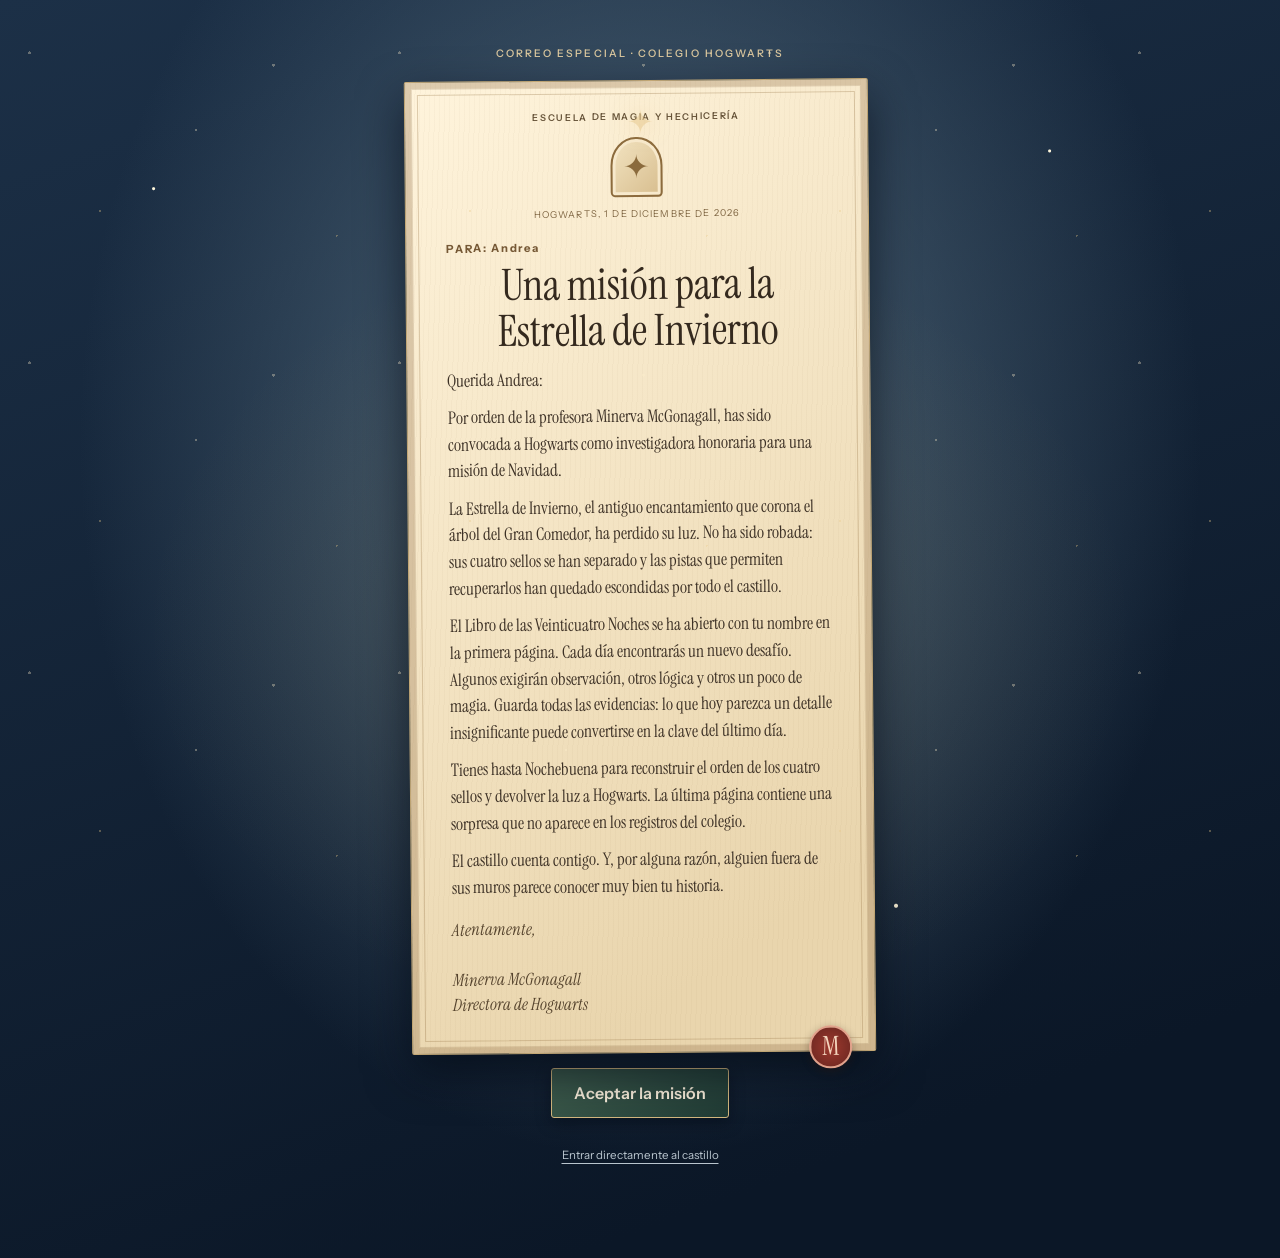
==== commit 0b5a190a: "Activa la nueva capa visual de invierno" ====
--- a/CalendarioAdvientoHP/index.html
+++ b/CalendarioAdvientoHP/index.html
@@ -8,20 +8,21 @@
   <meta name="apple-mobile-web-app-capable" content="yes">
   <meta name="apple-mobile-web-app-title" content="Hogwarts · Navidad">
   <title>La Estrella de Invierno · Hogwarts</title>
-  <link rel="manifest" href="./manifest.webmanifest?v=20261127-6">
+  <link rel="manifest" href="./manifest.webmanifest?v=20261127-7">
   <link rel="icon" type="image/svg+xml" href="./favicon.svg">
-  <link rel="stylesheet" href="./estilos.css?v=20261127-6">
-  <link rel="stylesheet" href="./experiencias.css?v=20261127-6">
-  <link rel="stylesheet" href="./acabado.css?v=20261127-6">
-  <script defer src="./escape-room.js?v=20261127-6"></script>
-  <script defer src="./calendario-publicado.js?v=20261127-6"></script>
-  <script defer src="./recursos-reto.js?v=20261127-6"></script>
-  <script defer src="./retos-avanzados.js?v=20261127-6"></script>
-  <script defer src="./mecanismos.js?v=20261127-6"></script>
-  <script defer src="./experiencias.js?v=20261127-6"></script>
-  <script defer src="./cerradura-transmisiones.js?v=20261127-6"></script>
-  <script defer src="./vista-reto.js?v=20261127-6"></script>
-  <script defer src="./app.js?v=20261127-6"></script>
+  <link rel="stylesheet" href="./estilos.css?v=20261127-7">
+  <link rel="stylesheet" href="./experiencias.css?v=20261127-7">
+  <link rel="stylesheet" href="./acabado.css?v=20261127-7">
+  <link rel="stylesheet" href="./invierno.css?v=20261127-1">
+  <script defer src="./escape-room.js?v=20261127-7"></script>
+  <script defer src="./calendario-publicado.js?v=20261127-7"></script>
+  <script defer src="./recursos-reto.js?v=20261127-7"></script>
+  <script defer src="./retos-avanzados.js?v=20261127-7"></script>
+  <script defer src="./mecanismos.js?v=20261127-7"></script>
+  <script defer src="./experiencias.js?v=20261127-7"></script>
+  <script defer src="./cerradura-transmisiones.js?v=20261127-7"></script>
+  <script defer src="./vista-reto.js?v=20261127-7"></script>
+  <script defer src="./app.js?v=20261127-7"></script>
 </head>
 <body>
   <main>
--- a/CalendarioAdvientoHP/invierno.css
+++ b/CalendarioAdvientoHP/invierno.css
@@ -0,0 +1,224 @@
+/* Rediseño visual de La Estrella de Invierno — capa de presentación, sin tocar la lógica de los retos. */
+:root{
+  --invierno-noche:#0b1720;--invierno-azul:#14283a;--invierno-verde:#203d31;
+  --invierno-oro:#d8b477;--invierno-oro-claro:#f1d9a8;--invierno-papel:#f6ecd7;
+  --invierno-tinta:#30271f;--invierno-borde:#b89661;
+  --invierno-sombra:0 18px 48px #02080db8;
+  --invierno-radio:12px;
+}
+html{scroll-behavior:smooth;scroll-padding-top:1rem}
+body{
+  background:
+    radial-gradient(ellipse at 50% 7%,#526c7950,transparent 34rem),
+    radial-gradient(ellipse at 88% 55%,#a17a3b13,transparent 26rem),
+    linear-gradient(155deg,#172b3b 0%,#0d1b25 52%,#09151b 100%);
+}
+body::before{
+  content:"";position:fixed;inset:0;z-index:20;pointer-events:none;opacity:.34;
+  background-image:radial-gradient(1.5px 1.5px at 8% 17%,#f8e9c9 98%,transparent),
+    radial-gradient(1px 1px at 27% 68%,#eacb8b 98%,transparent),
+    radial-gradient(1.5px 1.5px at 74% 21%,#fff0ce 98%,transparent),
+    radial-gradient(1px 1px at 91% 76%,#eacb8b 98%,transparent),
+    radial-gradient(1px 1px at 53% 42%,#fff0ce 98%,transparent);
+  background-size:370px 310px;animation:polvo-estelar 24s linear infinite;
+}
+@keyframes polvo-estelar{to{background-position:0 310px}}
+#portada{position:relative;isolation:isolate;background:
+  radial-gradient(ellipse at 50% 48%,#c39a5a18,transparent 38%),
+  radial-gradient(circle at 12% 18%,#f4dfb51a 0 1px,transparent 2px),
+  radial-gradient(circle at 83% 27%,#f4dfb51a 0 1px,transparent 2px),
+  linear-gradient(160deg,#1b3040,#0a171e 86%)}
+#portada::after{
+  content:"✦";position:absolute;top:8%;left:50%;transform:translateX(-50%);
+  color:#e7c98f88;font:2rem var(--serif);text-shadow:0 0 22px #edc77988;pointer-events:none
+}
+.sobre,.sobre-carta{border-radius:5px}
+.sobre{box-shadow:0 0 0 1px #e6c88b22,0 1.5rem 4rem #0009,0 0 4rem #d3a75c18}
+.boton,#abrir-cuaderno,.control-reto,.cerrar,.repetir-introduccion,.ventana{
+  -webkit-tap-highlight-color:transparent;touch-action:manipulation
+}
+.boton,#abrir-cuaderno{
+  min-height:50px;border-radius:6px;border-color:#b8955d;
+  box-shadow:inset 0 0 0 1px #f4dca51a,0 5px 15px #0004;
+  letter-spacing:.01em
+}
+#calendario{position:relative;isolation:isolate}
+#calendario::before{
+  content:"";position:absolute;z-index:-1;inset:0 0 8%;pointer-events:none;opacity:.18;
+  background:
+   radial-gradient(ellipse at 50% 100%,#d2b5792b,transparent 45%),
+   linear-gradient(90deg,transparent 4%,#e7d4a90b 4.2%,transparent 4.5% 95%,#e7d4a90b 95.2%,transparent 95.5%)
+}
+.introduccion h1{text-wrap:balance;text-shadow:0 4px 22px #02080c}
+.introduccion em{display:inline-block;text-shadow:0 0 24px #d6b16b25}
+.escena{
+  filter:drop-shadow(0 22px 24px #0005);
+  background:
+   radial-gradient(circle at 14% 12%,#f7e8c1d0 0 1px,transparent 2px),
+   radial-gradient(circle at 84% 7%,#f7e8c1b0 0 1px,transparent 2px),
+   radial-gradient(ellipse at 50% 100%,#e3bd7620,transparent 70%);
+}
+.casa{filter:drop-shadow(0 14px 14px #0007)}
+.fachada{box-shadow:0 16px 30px #0005,inset 0 0 0 2px #f2dfbd12}
+.gu irnalda-casa{filter:drop-shadow(0 0 6px #f2cf8a66)}
+.ventana{
+  border-radius:9px 9px 3px 3px;transition:transform .2s ease,filter .2s ease,box-shadow .2s ease;
+}
+.ventana:not(:disabled):active{transform:translateY(2px) scale(.97);filter:brightness(1.15)}
+.ventana:focus-visible{outline:3px solid #ffe3a3;outline-offset:4px;z-index:3}
+.ventana[data-estado='destacada']{animation:ventana-latido 3.8s ease-in-out infinite}
+@keyframes ventana-latido{50%{filter:brightness(1.12);box-shadow:0 0 22px #e9bd6c55,0 4px 6px #0008}}
+#abrir-cuaderno{position:relative}
+#abrir-cuaderno::before{content:"✧";color:#e5c27d;font-size:1.15em}
+.repetir-introduccion{min-height:44px}
+
+/* Modal de lectura: estable, cómodo y desplazable en pantallas pequeñas. */
+dialog:not(.historia-entrada){
+  width:min( min(46rem,calc(100vw - 2rem)),calc(100% - 2rem));
+  max-height:min(88dvh,54rem);padding:0 clamp(1rem,3.8vw,2.4rem) 1.5rem;
+  border:1px solid #b99866;border-radius:12px;
+  background:
+   radial-gradient(ellipse at 100% 0%,#d4b77a20,transparent 45%),
+   repeating-linear-gradient(105deg,#6e4d2710 0 1px,transparent 1px 7px),
+   linear-gradient(135deg,#fbf2df,#eee0c2 78%,#e7d2ad);
+  box-shadow:0 28px 90px #02070bd9,inset 0 0 0 5px #9b79451a;
+  overscroll-behavior:contain;scrollbar-color:#a88b60 #ead9b9
+}
+dialog[open]{animation:entrada-pergamino .34s cubic-bezier(.2,.8,.2,1) both}
+@keyframes entrada-pergamino{from{opacity:0;transform:translateY(14px) scale(.985)}to{opacity:1;transform:none}}
+dialog::backdrop{background:#06131ddd;backdrop-filter:blur(5px)}
+.barra-tarjeta{
+  margin:0 -.35rem .7rem;padding:.7rem .35rem .55rem;
+  background:linear-gradient(180deg,#f6ead1 75%,#f6ead100);
+  border-bottom:1px solid #b18c5a35
+}
+.barra-tarjeta .fecha{font-size:.72rem;letter-spacing:.18em;color:#79573a}
+.cerrar{width:48px;height:48px;border:1px solid #b08d61;background:#fff5e1;box-shadow:0 2px 6px #684a2820}
+.cerrar:active{transform:scale(.94)}
+dialog h2{font-size:clamp(2rem,7vw,3.7rem);line-height:1.02;max-width:18ch;text-wrap:balance;color:#443025}
+#contenido{gap:1rem;line-height:1.62;font-size:clamp(1rem,2.5vw,1.08rem)}
+#contenido>p,#contenido .pregunta-reto{line-height:1.65}
+#contenido details,.pista{
+  border:1px solid #b9976b;border-radius:10px;
+  background:linear-gradient(135deg,#fff7e5a6,#ddc49a30);
+  box-shadow:inset 0 1px #fff9
+}
+#contenido details{padding:.8rem 1rem}
+#contenido summary{display:flex;align-items:center;gap:.55rem;min-height:38px;color:#403329}
+#contenido summary::marker{color:#987448}
+#contenido details[open] summary{margin-bottom:.55rem;padding-bottom:.5rem;border-bottom:1px solid #b9976b55}
+.contexto-historia{padding:.8rem 1rem;border-left:3px solid #a98750;background:#b88e4a12;border-radius:0 8px 8px 0;color:#66513a;font-style:italic}
+.foto-reto{display:block;width:100%;max-height:22rem;object-fit:contain;border:1px solid #c5a77b;border-radius:10px;background:#e6d4b2;box-shadow:0 8px 20px #553c241c}
+.pregunta-reto{font-weight:700;color:#493629}
+#contenido form{display:grid;gap:.9rem;min-width:0}
+#contenido label{min-width:0}
+#contenido input:not([type=checkbox]):not([type=radio]),#contenido select,#contenido textarea{
+  width:100%;min-width:0;min-height:50px;padding:.7rem .85rem;
+  border:1px solid #a98a61;border-radius:8px;background:#fff8e9;color:#30271f;
+  font:inherit;font-size:16px;box-shadow:inset 0 1px 2px #50391a0b
+}
+#contenido input:focus,#contenido select:focus,#contenido textarea:focus{outline:3px solid #c59c5d66;outline-offset:1px}
+#contenido input[type=checkbox],#contenido input[type=radio]{accent-color:#31543d;width:1.2rem;height:1.2rem}
+.control-reto{
+  min-height:48px;min-width:48px;padding:.65rem 1rem;border:1px solid #a98b60;border-radius:8px;
+  background:linear-gradient(145deg,#f8ebd1,#e8d4af);color:#392d22;font-weight:650;
+  box-shadow:0 2px 0 #8e714c35,0 4px 10px #533b2010;
+  transition:transform .15s ease,filter .15s ease,box-shadow .15s ease
+}
+.control-reto:hover:not(:disabled){filter:brightness(1.035);box-shadow:0 3px 0 #8e714c35,0 7px 14px #533b2018}
+.control-reto:active:not(:disabled){transform:translateY(1px);box-shadow:0 1px 0 #8e714c35}
+.control-reto.principal{background:linear-gradient(135deg,#365d43,#203c30);border-color:#9c895c;color:#fff2d6}
+.control-reto:disabled{opacity:.48;cursor:not-allowed;filter:grayscale(.25)}
+#contenido button:focus-visible,#contenido summary:focus-visible{outline:3px solid #986d36;outline-offset:3px}
+#contenido [role=status],#contenido .estado-reto,#contenido .aviso-mecanismo{padding:.65rem .8rem;border-radius:8px;background:#31543d12;color:#42533d}
+.pista{padding:.85rem 1rem}
+.pista summary{min-height:42px}
+.pista ol,.pista ul{padding-left:1.4rem}
+.transicion-historia{padding:1rem 1.1rem;border:1px solid #c4a16d;border-radius:10px;background:linear-gradient(135deg,#fff6e2,#e9d4ad);box-shadow:0 8px 18px #60441b14;color:#473426}
+.resultado-reto,.final-hogwarts{border-radius:12px}
+#cuaderno{width:min(48rem,calc(100vw - 2rem))}
+#tarjetas-cuaderno{display:grid;gap:1rem}
+#tarjetas-cuaderno article,#tarjetas-cuaderno .hallazgo-historia{border-radius:10px}
+
+/* Controles táctiles y tableros: dimensiones consistentes, sin desbordamientos. */
+#contenido button,.control-reto{touch-action:manipulation}
+.tablero-scroll,.tablero-grande,.tablero-tuberias{max-width:100%;overscroll-behavior-inline:contain}
+.tablero-scroll{border-radius:8px;scrollbar-color:#a58a61 #e8d6b5}
+.tablero-grande{gap:3px;padding:5px;border:1px solid #b08f60;border-radius:8px;box-shadow:0 5px 14px #4c351b20}
+.casilla-grande{min-width:40px;min-height:44px;border-radius:5px;font-size:clamp(.88rem,2.6vw,1rem);touch-action:manipulation}
+.tablero-tuberias button,.cuadro-electrico button{min-height:58px}
+.cuadro-electrico{border-radius:10px;box-shadow:inset 0 0 0 3px #18261f,0 8px 18px #1d271d25}
+.cuadro-electrico button{min-height:86px;border-radius:8px}
+.teclado-reto,.teclado-letras,.teclas-reto{gap:.4rem}
+.teclado-reto button,.teclado-letras button,.teclas-reto button{min-height:46px;min-width:42px;border-radius:7px}
+.controles-ruedas>div,.control-anillo{gap:.55rem}
+.controles-ruedas button,.control-anillo button,.giro-disco button{min-width:48px;min-height:48px}
+.visores-diagnostico,.discos-vitral,.modelos-vitral{gap:.75rem}
+.visor-reto{gap:.35rem}
+.visor-reto span{min-width:2.5rem;min-height:3rem;border-radius:6px}
+.fichas-navegacion{gap:.5rem}
+.fichas-navegacion button{min-height:58px;border-radius:8px}
+.registro-navegacion,.mapa-navegacion{border-radius:10px}
+.fases-reto figure,.fases-reto svg{max-width:100%}
+.palabra-ahorcado{justify-content:center;gap:.5rem}
+.letra-ahorcado{min-width:1.4rem;min-height:2.3rem}
+.itinerario li{padding:.35rem 0}
+.piezas-perforado{overflow-x:auto;overscroll-behavior-inline:contain}
+.piezas-perforado.juntas{grid-template-columns:repeat(auto-fit,minmax(min(100%,17rem),1fr))}
+.edificio-mantenimiento,.laberinto-anillos,.engranajes-svg{max-width:100%;height:auto}
+#contenido svg{max-width:100%}
+.estado-cerradura{font-weight:600}
+
+/* Pequeñas ilustraciones ambientales en los márgenes de los pergaminos. */
+dialog:not(.historia-entrada)::after{
+  content:"✧";position:absolute;right:1.1rem;bottom:.55rem;color:#a27e4d42;
+  font:1.6rem var(--serif);pointer-events:none
+}
+.escena-estrella{filter:drop-shadow(0 0 14px #e8c77a35)}
+@media(min-width:700px){
+  dialog:not(.historia-entrada){max-height:min(86dvh,58rem);padding-inline:2.2rem}
+  #contenido{gap:1.1rem}
+  .control-reto{min-height:46px}
+}
+@media(max-width:600px){
+  #calendario{padding:1.15rem .65rem 1.8rem}
+  .introduccion{margin-bottom:.85rem;padding-inline:.35rem}
+  .introduccion h1{font-size:clamp(2.65rem,12vw,4.2rem);line-height:.96}
+  .escena{padding:.65rem .45rem 1.15rem}
+  dialog:not(.historia-entrada){
+    width:calc(100% - .7rem);max-width:none;max-height:calc(100dvh - .7rem);
+    padding:0 .9rem 1.1rem;border-radius:12px
+  }
+  dialog h2{font-size:clamp(1.8rem,8vw,2.45rem);margin:.35rem 0 .75rem;line-height:1.04}
+  .barra-tarjeta{margin-inline:-.15rem;padding:.55rem .15rem .45rem}
+  #contenido{gap:.8rem;font-size:1rem}
+  #contenido details{padding:.7rem .8rem}
+  .control-reto{padding:.65rem .8rem}
+  .tablero-grande{grid-template-columns:repeat(var(--columnas),minmax(38px,44px))}
+  .casilla-grande{min-width:38px;min-height:42px}
+  .cuadro-electrico{gap:.45rem;padding:.6rem}
+  .cuadro-electrico button{min-height:78px}
+  .fichas-navegacion{grid-template-columns:repeat(2,minmax(0,1fr))}
+  .ruedas-lunares,.visores-diagnostico{grid-template-columns:repeat(2,minmax(0,1fr))}
+  .palabra-ahorcado{gap:.3rem}
+}
+@media(max-width:370px){
+  #calendario{padding-inline:.4rem}
+  dialog:not(.historia-entrada){width:calc(100% - .45rem);padding-inline:.7rem}
+  dialog h2{font-size:1.75rem}
+  .casilla-grande{min-width:36px;min-height:40px}
+  .cuadro-electrico{gap:.3rem;padding:.45rem}
+  .cuadro-electrico button{min-height:70px}
+  .estado-luz{font-size:.56rem}
+  .controles-ruedas>div{grid-template-columns:3.4rem 1fr 1fr}
+}
+@media(max-height:520px) and (orientation:landscape){
+  dialog:not(.historia-entrada){max-height:calc(100dvh - .5rem)}
+  .barra-tarjeta{padding-top:.35rem}
+}
+@media(prefers-reduced-motion:reduce){
+  html{scroll-behavior:auto}
+  body::before,.ventana[data-estado='destacada']{animation:none}
+  dialog[open]{animation:none}
+  *,*::before,*::after{scroll-behavior:auto!important}
+}
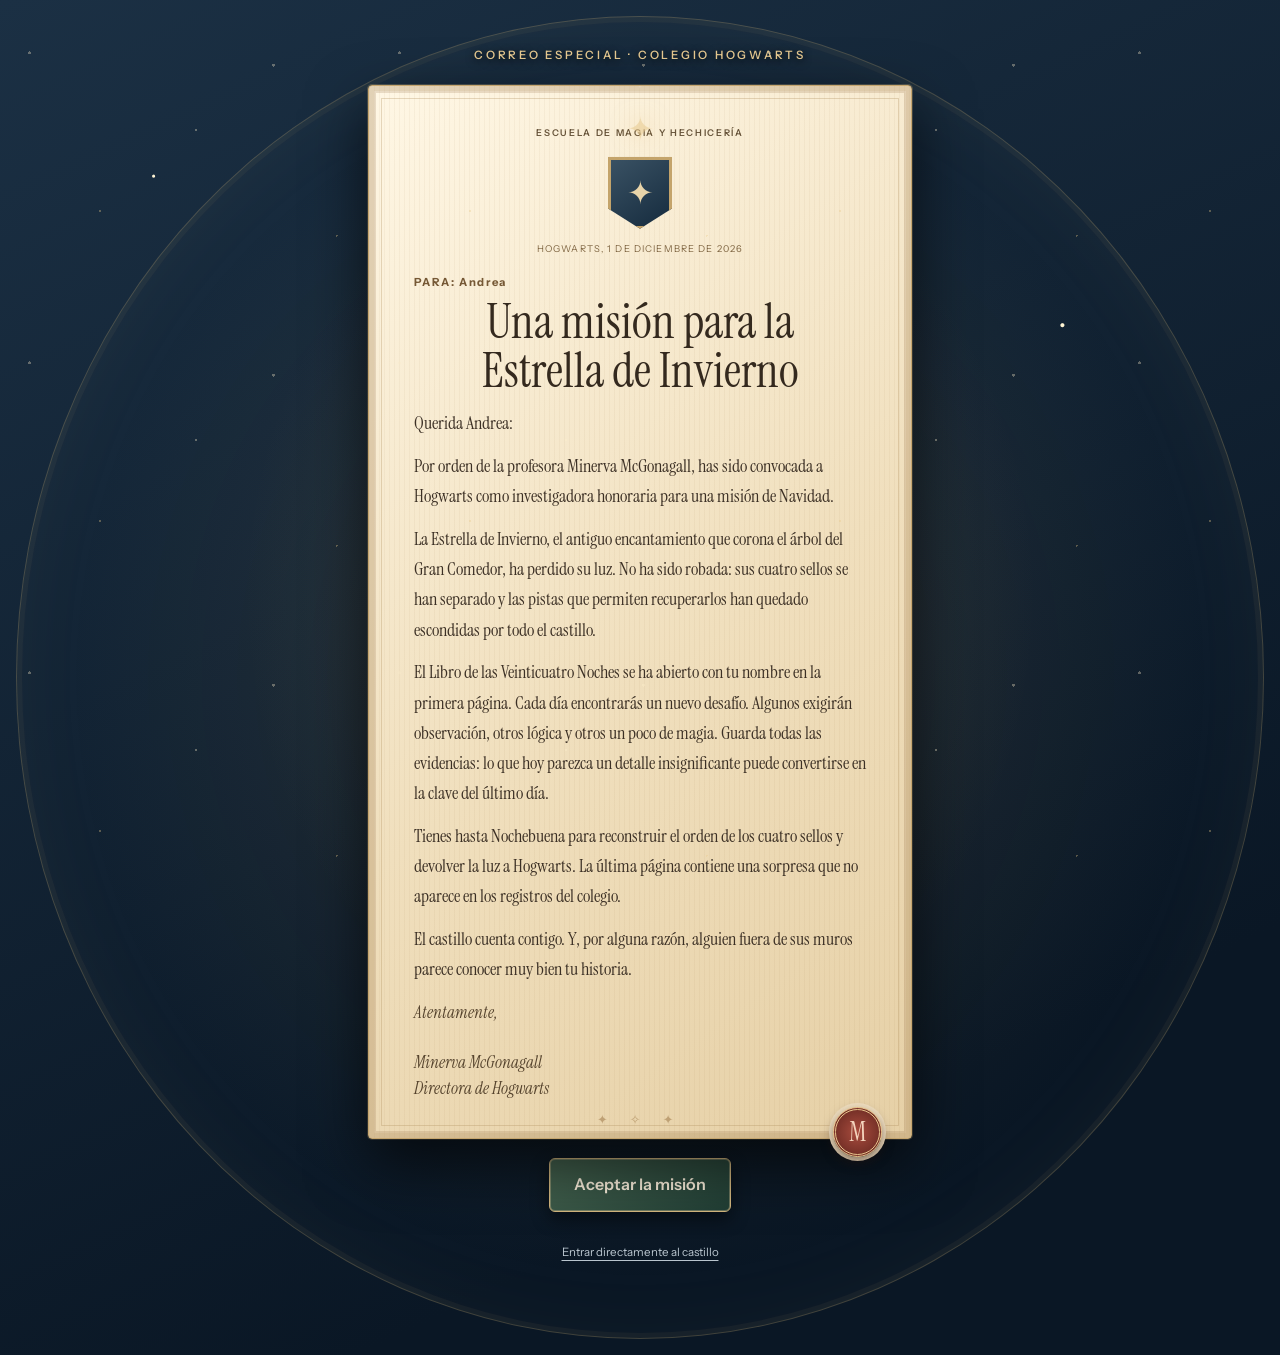
==== commit b8705a27: "Actualiza versión de la nueva dirección artística" ====
--- a/CalendarioAdvientoHP/index.html
+++ b/CalendarioAdvientoHP/index.html
@@ -13,7 +13,7 @@
   <link rel="stylesheet" href="./estilos.css?v=20261127-7">
   <link rel="stylesheet" href="./experiencias.css?v=20261127-7">
   <link rel="stylesheet" href="./acabado.css?v=20261127-7">
-  <link rel="stylesheet" href="./invierno.css?v=20261127-1">
+  <link rel="stylesheet" href="./invierno.css?v=20261127-2">
   <script defer src="./escape-room.js?v=20261127-7"></script>
   <script defer src="./calendario-publicado.js?v=20261127-7"></script>
   <script defer src="./recursos-reto.js?v=20261127-7"></script>
--- a/CalendarioAdvientoHP/invierno.css
+++ b/CalendarioAdvientoHP/invierno.css
@@ -60,7 +60,7 @@
 }
 .casa{filter:drop-shadow(0 14px 14px #0007)}
 .fachada{box-shadow:0 16px 30px #0005,inset 0 0 0 2px #f2dfbd12}
-.gu irnalda-casa{filter:drop-shadow(0 0 6px #f2cf8a66)}
+/* La guirnalda existente conserva su ilustración original. */
 .ventana{
   border-radius:9px 9px 3px 3px;transition:transform .2s ease,filter .2s ease,box-shadow .2s ease;
 }
@@ -222,3 +222,209 @@
   dialog[open]{animation:none}
   *,*::before,*::after{scroll-behavior:auto!important}
 }
+
+
+/* ── Dirección artística v2: el castillo como escenario, no como simple calendario ── */
+#calendario{max-width:76rem;margin-inline:auto;padding-top:clamp(1rem,4vh,3rem)}
+#calendario .introduccion{position:relative;margin-bottom:clamp(1.3rem,4vh,2.4rem)}
+#calendario .introduccion::before,#calendario .introduccion::after{
+ content:"✦";position:absolute;top:50%;color:#e6c88d77;font:1.2rem var(--serif);
+ text-shadow:0 0 18px #f4d28a88;animation:insignia-flota 5s ease-in-out infinite
+}
+#calendario .introduccion::before{left:clamp(.3rem,9vw,7rem)}
+#calendario .introduccion::after{right:clamp(.3rem,9vw,7rem);animation-delay:-2.5s}
+@keyframes insignia-flota{50%{transform:translateY(-9px) rotate(22deg);opacity:.55}}
+#calendario .introduccion h1{font-size:clamp(3.2rem,8vw,6.6rem);letter-spacing:-.035em;text-shadow:0 3px 0 #07131d,0 8px 26px #000b}
+#calendario .introduccion em{font-size:clamp(1.25rem,3.8vw,2.3rem);font-style:italic;letter-spacing:.015em;color:#e3c18a;text-shadow:0 0 25px #e7c37a44}
+#calendario .escena{
+ position:relative;isolation:isolate;overflow:hidden;
+ width:min(100%,54rem);padding:clamp(.8rem,2vw,1.5rem) clamp(.6rem,2.5vw,1.6rem) 1.8rem;
+ border:1px solid #bba06c66;border-radius:16px;
+ background:linear-gradient(180deg,#1a2e3c55,#101e2b99),url("./castillo-invierno.svg") center 40%/cover no-repeat;
+ box-shadow:0 28px 65px #02091199,0 0 0 5px #d1b77a0b,inset 0 0 45px #06131c99
+}
+#calendario .escena::before{
+ content:"";position:absolute;z-index:-1;inset:0;pointer-events:none;opacity:.5;
+ background:linear-gradient(180deg,#09152205 0%,#09152225 50%,#091522dd 100%),
+ radial-gradient(circle at 50% 12%,#f6dfb055 0 1px,transparent 2px),
+ radial-gradient(circle at 12% 40%,#f6dfb055 0 1px,transparent 2px),
+ radial-gradient(circle at 88% 55%,#f6dfb055 0 1px,transparent 2px);
+ background-size:auto,180px 150px,220px 190px,240px 210px
+}
+#calendario .casa{filter:drop-shadow(0 22px 18px #0009)}
+#calendario .tejado{filter:drop-shadow(0 5px 5px #0008)}
+#calendario .fachada{
+ position:relative;padding:clamp(.6rem,2vw,1rem);
+ border:5px solid #b39a6b;border-top:7px solid #e0d0ad;border-bottom:10px solid #8e7148;
+ border-radius:3px 3px 8px 8px;
+ background:
+  linear-gradient(90deg,#d9c39b18 0 2px,transparent 2px 100%),
+  repeating-linear-gradient(90deg,transparent 0 5.8%,#091a2b80 5.9% 6.1%),
+  linear-gradient(135deg,#334b60,#1a2c40 55%,#142638);
+ box-shadow:inset 0 0 0 2px #e5d1a455,inset 0 0 35px #06101caa,0 9px 0 #0b1722,0 13px 22px #0008
+}
+#calendario .fachada::before,#calendario .fachada::after{
+ content:"";position:absolute;pointer-events:none;z-index:0;border:1px solid #c9ad76;
+}
+#calendario .fachada::before{inset:7px;border-style:double;opacity:.5}
+#calendario .fachada::after{
+ left:50%;top:-2.15rem;transform:translateX(-50%);width:3.3rem;height:3.3rem;border-radius:50%;
+ background:radial-gradient(circle,#f9e3ad 0 36%,#b58c50 38% 43%,#243c50 45% 51%,#c2a16b 53% 56%,transparent 58%);
+ box-shadow:0 0 24px #f5d28a77
+}
+#calendario .guirnalda-casa{z-index:2;filter:drop-shadow(0 0 6px #f3cb7caa)}
+#puertas{position:relative;z-index:1;gap:clamp(.38rem,1.4vw,.8rem);padding:.5rem}
+#calendario .ventana{
+ position:relative;min-width:0;min-height:clamp(3.5rem,10vw,5.2rem);height:auto;
+ border:2px solid #b99a66;border-radius:11px 11px 4px 4px;
+ background:linear-gradient(145deg,#263f56,#102236 70%);
+ box-shadow:inset 0 0 0 3px #0a1724,inset 0 0 0 5px #b08d57,0 5px 8px #0008;
+ clip-path:none;overflow:hidden;
+}
+#calendario .ventana::before{
+ content:"";position:absolute;inset:5px;border:1px solid #a9bfd0aa;border-radius:8px 8px 2px 2px;pointer-events:none
+}
+#calendario .ventana::after{
+ content:"";position:absolute;left:50%;top:5px;bottom:5px;width:1px;
+ background:#d0b77c55;box-shadow:-1.6rem 0 #d0b77c22,1.6rem 0 #d0b77c22;pointer-events:none
+}
+#calendario .ventana .hueco{position:absolute;inset:8px;background:linear-gradient(180deg,#f4c77c14,transparent 65%);border-radius:8px 8px 2px 2px}
+#calendario .ventana .hojas{z-index:1}
+#calendario .ventana .numero{
+ z-index:2;min-width:2rem;height:2rem;padding:0 .25rem;
+ display:grid;place-items:center;border:1px solid #d5bd8b;border-radius:3px;
+ background:linear-gradient(145deg,#344d62,#1a2e41);color:#f5e7c8;
+ font-family:var(--serif);font-size:clamp(1rem,3vw,1.25rem);
+ box-shadow:0 2px 5px #0008
+}
+#calendario .ventana[data-estado='destacada']{
+ border-color:#f1d49a;box-shadow:inset 0 0 0 3px #0a1724,inset 0 0 0 5px #d4ae69,0 0 0 2px #f5d89b55,0 0 28px #f3c87899;
+ animation:ventana-elegida 3s ease-in-out infinite
+}
+@keyframes ventana-elegida{50%{filter:brightness(1.22);box-shadow:inset 0 0 0 3px #0a1724,inset 0 0 0 5px #e6c27f,0 0 34px #f3c878bb}}
+#calendario .ventana[data-estado='resuelta']{border-color:#a9c49b;box-shadow:inset 0 0 0 3px #0a1724,inset 0 0 0 5px #8ca982,0 0 14px #9dc78a55}
+#calendario .ventana[data-estado='futura']{filter:saturate(.6);opacity:.83}
+#calendario .ventana:disabled{cursor:default}
+#calendario .ventana.portal{min-height:clamp(5rem,15vw,7rem);border-radius:46% 46% 7px 7px}
+#calendario .ventana.portal .numero{background:linear-gradient(145deg,#6a4b35,#342a28);border-color:#d6b77a}
+#calendario .escalones{height:1.6rem;border-radius:0 0 45% 45%;background:linear-gradient(#c9b58e,#66563f 40%,#172b39 75%);box-shadow:0 12px 20px #0008}
+#abrir-cuaderno{
+ display:flex;align-items:center;justify-content:center;gap:.65rem;
+ min-width:min(13rem,80%);min-height:3.5rem;margin:1.25rem auto .3rem;
+ padding:.8rem 1.4rem;border:1px solid #c6a36a;border-radius:9px;
+ background:linear-gradient(145deg,#304b62,#142b40);color:#f5e6c6;
+ box-shadow:0 7px 20px #0007,inset 0 0 0 2px #e5c9891a;
+ font-family:var(--serif);font-size:1.05rem
+}
+#abrir-cuaderno::before{content:"✧";font-size:1.4rem;color:#f1d18c}
+#repetir-introduccion{color:#d8c49b;text-underline-offset:5px}
+
+/* Carta de admisión: aspecto de documento ceremonial, con sello y filigrana. */
+#portada.carta-hogwarts{
+ position:relative;justify-content:center;gap:1.2rem;
+ background:
+  radial-gradient(circle at 12% 13%,#fff5d5 0 1px,transparent 2px),
+  radial-gradient(circle at 83% 24%,#fff5d5 0 1.5px,transparent 2.5px),
+  radial-gradient(ellipse at 50% 44%,#c2a36d22,transparent 44%),
+  linear-gradient(155deg,#1b3044,#0a1725 78%);
+}
+#portada.carta-hogwarts::before{
+ content:"";position:absolute;inset:1rem;pointer-events:none;border:1px solid #d5b87944;
+ box-shadow:inset 0 0 0 5px #d5b8790c,inset 0 0 80px #d5b8790b
+}
+#portada.carta-hogwarts .rotulo-caja{font-size:.72rem;letter-spacing:.24em;color:#e7ca91;text-shadow:0 2px 8px #000}
+.sobre-hogwarts{
+ width:min(100%,34rem);padding:clamp(1.4rem,4vw,2.5rem) clamp(1.25rem,5vw,2.8rem) 2.3rem;
+ border:1px solid #c6a66f;border-radius:4px;
+ background:
+  radial-gradient(circle at 50% 0%,#fff9e8 0 1px,transparent 2px),
+  repeating-linear-gradient(90deg,#9b744010 0 1px,transparent 1px 5px),
+  linear-gradient(145deg,#fff7e5,#f0dfbd 55%,#e6d0a6);
+ box-shadow:0 24px 60px #000a,inset 0 0 0 5px #b5945d22,inset 0 0 0 7px #8f6c4433,0 0 0 1px #e5c78b44;
+ transform:none
+}
+.sobre-hogwarts::before{inset:12px;border:1px solid #a987584d}
+.sobre-hogwarts::after{
+ content:"✦  ✧  ✦";position:absolute;left:0;right:0;bottom:.5rem;text-align:center;
+ color:#a98758aa;letter-spacing:.6rem;font-size:.8rem;pointer-events:none
+}
+.escudo-hogwarts{
+ width:4rem;height:4.5rem;margin:1rem auto .8rem;
+ clip-path:polygon(0 0,100% 0,100% 72%,50% 100%,0 72%);
+ border:0;border-radius:0;color:#e8d4a9;
+ background:linear-gradient(145deg,#3b5365,#142a3d);
+ box-shadow:inset 0 0 0 3px #c4a46b,0 4px 12px #50391f55
+}
+.titulo-carta{font-size:clamp(2.2rem,7vw,3rem);text-wrap:balance;line-height:1.03}
+.texto-carta{font-size:clamp(1rem,2.4vw,1.12rem);line-height:1.68}
+.texto-carta p{margin:.8rem 0}
+.sello-hogwarts{right:1.8rem;bottom:-1.2rem;width:3.1rem;height:3.1rem;border:3px double #e9c58d;background:radial-gradient(circle,#a94c3e,#63261f);box-shadow:0 5px 12px #25130e88,0 0 0 4px #f0dfc0}
+.abrir-carta{min-height:54px;padding:.85rem 1.5rem;border-radius:6px;background:linear-gradient(145deg,#45634f,#203d34);box-shadow:0 7px 18px #0007,inset 0 0 0 1px #f3d9a455;font-size:1rem}
+
+/* Archivo de invierno: pergamino iluminado, con una escena de la Estrella. */
+.historia-entrada{
+ width:min(44rem,calc(100% - 1.2rem));max-height:min(92dvh,58rem);
+ padding:1.1rem clamp(1rem,4vw,2.5rem) 0;
+ border:1px solid #c5a36d;border-radius:13px;
+ color:#f6ead1;
+ background:
+  radial-gradient(ellipse at 50% 0%,#d5b87924,transparent 46%),
+  linear-gradient(150deg,#1d3542,#102431 75%,#0b1c28);
+ box-shadow:0 30px 100px #000c,inset 0 0 0 5px #d4b57812,inset 0 0 55px #0007
+}
+.historia-entrada::before{
+ content:"";position:absolute;inset:8px;pointer-events:none;border:1px solid #c5a36d55;border-radius:8px
+}
+.historia-entrada .sello-historia{position:relative;z-index:1;color:#e9c989;letter-spacing:.2em}
+.pedestal-historia{max-width:25rem;margin:-.3rem auto .2rem;filter:drop-shadow(0 0 20px #f1cf80aa)}
+.pedestal-historia svg{max-height:12rem}
+.historia-entrada h2{margin:.2rem 0 1.1rem;color:#f2d29a;font-size:clamp(2.4rem,7vw,3.8rem);text-shadow:0 3px 20px #0008}
+.texto-historia{font-size:clamp(1rem,2.4vw,1.12rem);line-height:1.7;color:#f0e8d8}
+.texto-historia p{margin:0 0 1rem}
+.historia-entrada footer{
+ margin:1.1rem calc(clamp(1rem,4vw,2.5rem)*-1) 0;
+ padding:.9rem clamp(1rem,4vw,2.5rem) max(1rem,env(safe-area-inset-bottom));
+ background:linear-gradient(180deg,#142c38f2,#102431);
+ border-top:1px solid #d1b27755
+}
+.historia-entrada footer button{
+ min-height:54px;border:1px solid #e0c18a;border-radius:7px;
+ background:linear-gradient(145deg,#f4e3bf,#d8bb87);color:#382c20;
+ box-shadow:0 5px 16px #0005,inset 0 1px #fff9;font-weight:750
+}
+.historia-entrada footer button:active{transform:translateY(1px)}
+.final-hogwarts{border-radius:14px;overflow:hidden}
+@media(min-width:700px){
+ #calendario .escena{padding-inline:1.5rem}
+ #puertas{gap:.8rem;padding:.8rem}
+ #calendario .ventana{min-height:5rem}
+ .sobre-hogwarts{max-width:36rem}
+}
+@media(max-width:600px){
+ #calendario{padding:1rem .55rem 1.5rem}
+ #calendario .introduccion{margin-bottom:1.15rem}
+ #calendario .introduccion::before{left:.4rem}
+ #calendario .introduccion::after{right:.4rem}
+ #calendario .escena{padding:.5rem .3rem 1.25rem;border-radius:10px}
+ #calendario .fachada{padding:.45rem;border-width:4px}
+ #puertas{gap:.34rem;padding:.35rem}
+ #calendario .ventana{min-height:3.4rem;border-radius:8px 8px 3px 3px}
+ #calendario .ventana .numero{min-width:1.8rem;height:1.8rem;font-size:1rem}
+ #calendario .ventana.portal{min-height:4.6rem}
+ #abrir-cuaderno{min-height:3.25rem;margin-top:1rem}
+ #portada.carta-hogwarts{padding:1.1rem .75rem calc(4.5rem + env(safe-area-inset-bottom));gap:.8rem}
+ #portada.carta-hogwarts::before{inset:.45rem}
+ .sobre-hogwarts{width:min(100%,34rem);padding:1.2rem 1.15rem 2rem}
+ .membrete-hogwarts{font-size:.55rem}
+ .titulo-carta{font-size:clamp(1.95rem,8vw,2.5rem)}
+ .texto-carta{font-size:1rem;line-height:1.58}
+ .historia-entrada{width:calc(100% - .7rem);max-height:calc(100dvh - .7rem);padding:.85rem .95rem 0;border-radius:10px}
+ .historia-entrada::before{inset:5px}
+ .pedestal-historia{max-width:15rem}
+ .historia-entrada h2{font-size:clamp(2.1rem,9vw,2.8rem)}
+ .texto-historia{font-size:.96rem;line-height:1.58}
+ .historia-entrada footer{margin-inline:-.95rem;padding-inline:.95rem}
+}
+@media(prefers-reduced-motion:reduce){
+ #calendario .introduccion::before,#calendario .introduccion::after,#calendario .ventana[data-estado='destacada']{animation:none}
+}
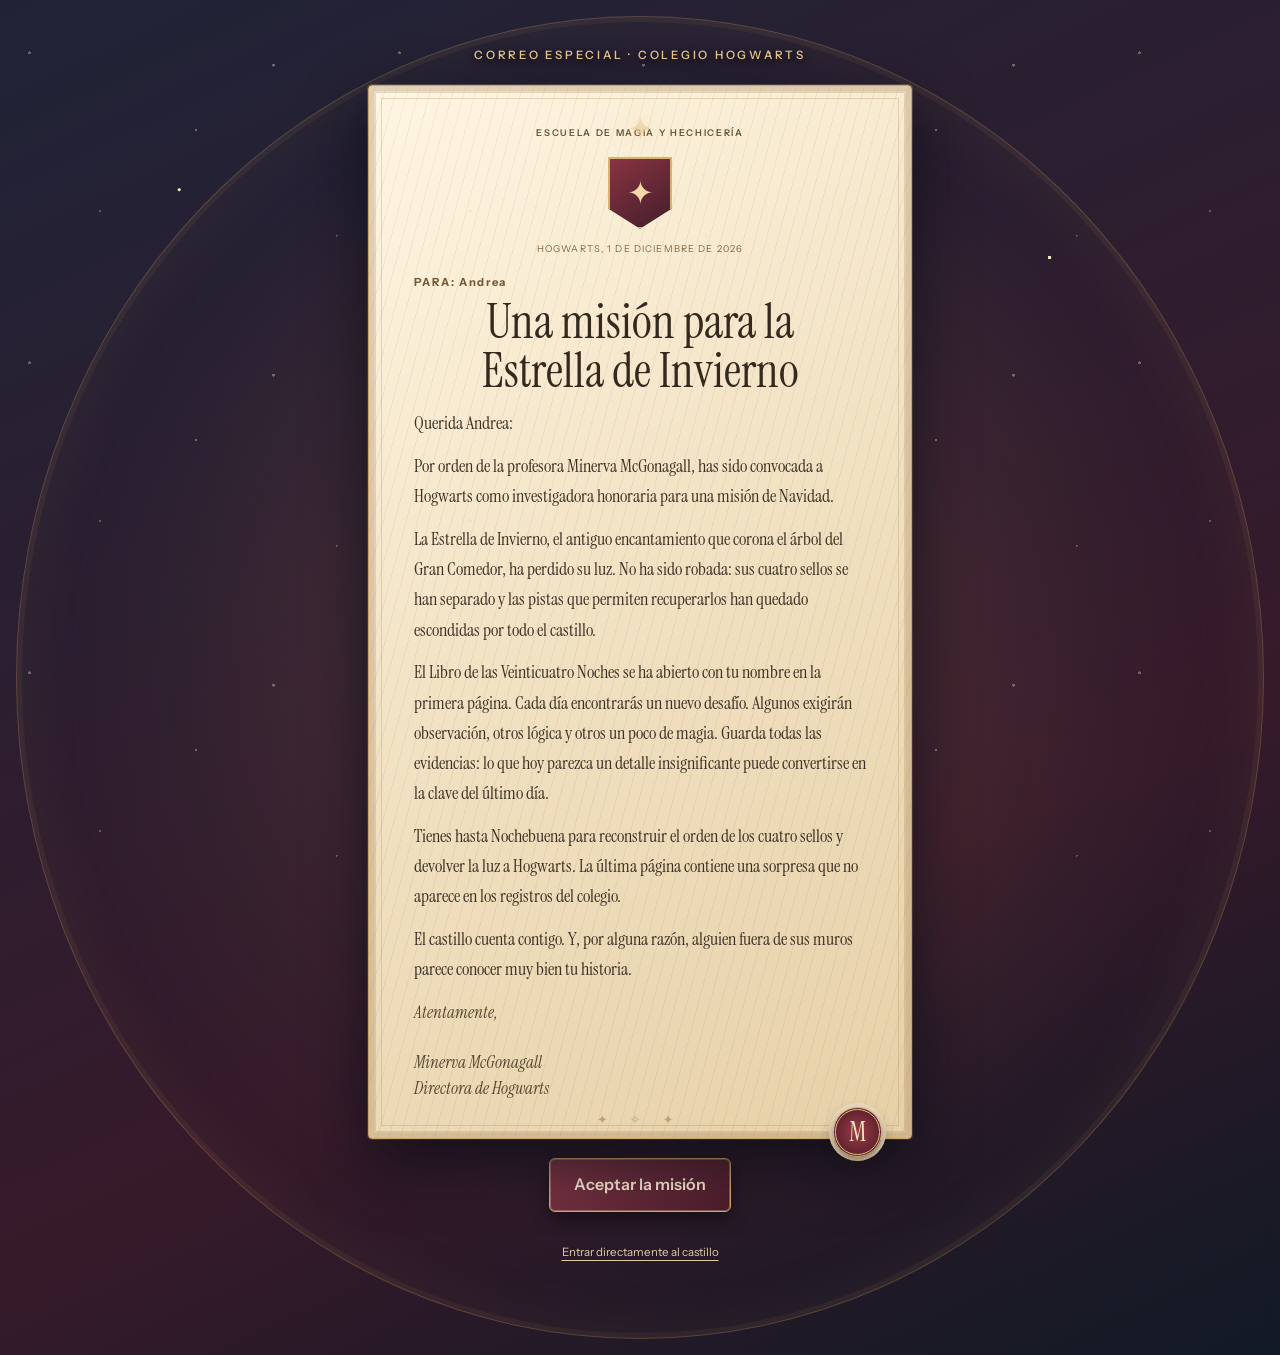
==== commit f76134d5: "Activa el rediseño Gryffindor en el calendario público" ====
--- a/CalendarioAdvientoHP/index.html
+++ b/CalendarioAdvientoHP/index.html
@@ -14,6 +14,7 @@
   <link rel="stylesheet" href="./experiencias.css?v=20261127-7">
   <link rel="stylesheet" href="./acabado.css?v=20261127-7">
   <link rel="stylesheet" href="./invierno.css?v=20261127-2">
+  <link rel="stylesheet" href="./gryffindor.css?v=20261127-1">
   <script defer src="./escape-room.js?v=20261127-7"></script>
   <script defer src="./calendario-publicado.js?v=20261127-7"></script>
   <script defer src="./recursos-reto.js?v=20261127-7"></script>
--- a/CalendarioAdvientoHP/invierno.css
+++ b/CalendarioAdvientoHP/invierno.css
@@ -428,3 +428,45 @@
 @media(prefers-reduced-motion:reduce){
  #calendario .introduccion::before,#calendario .introduccion::after,#calendario .ventana[data-estado='destacada']{animation:none}
 }
+
+
+/* Lenguaje gráfico común de las pruebas: láminas, artefactos y pistas. */
+dialog:not(.historia-entrada) h2{
+ position:relative;padding-bottom:1rem;margin-bottom:.9rem;
+ border-bottom:1px solid #aa895b66
+}
+dialog:not(.historia-entrada) h2::after{
+ content:"✦  ·  ✧  ·  ✦";position:absolute;left:0;bottom:-.62rem;
+ padding:.1rem .5rem;background:#f4e7cd;color:#9a7746;
+ font: .78rem var(--serif);letter-spacing:.18em
+}
+#contenido .dibujo-reto{
+ width:clamp(3.5rem,16vw,5.5rem);height:auto;max-height:6rem;
+ color:#a17c49;filter:drop-shadow(0 3px 4px #62451c22)
+}
+#contenido figure{margin:.5rem auto;max-width:100%}
+#contenido figure:has(.dibujo-reto),#contenido .recurso-reto{
+ padding:.8rem;border:1px solid #b89a6b;border-radius:10px;
+ background:linear-gradient(145deg,#fff7e6,#ead9b9);
+ box-shadow:inset 0 0 0 3px #a9875810,0 6px 16px #563c1b12
+}
+#contenido .fases-reto figure{padding:.35rem;border:0;background:transparent;box-shadow:none}
+#contenido .galeria img{border:1px solid #b89a6b;border-radius:9px;box-shadow:0 6px 16px #563c1b22}
+#contenido .transcripcion,#contenido .hallazgo-historia{border-radius:8px}
+#contenido .barra-progreso,#contenido progress{accent-color:#42654a}
+#contenido .control-reto.principal{box-shadow:0 4px 0 #152c20,0 7px 14px #392a1b22,inset 0 1px #ffffff38}
+#contenido .control-reto.principal:active{transform:translateY(2px);box-shadow:0 2px 0 #152c20}
+#contenido .estado-reto:empty,#contenido .aviso-mecanismo:empty{display:none}
+#contenido .teclado-letras button[aria-pressed="true"],
+#contenido .casilla-grande[aria-pressed="true"]{outline:2px solid #456b4b;outline-offset:1px}
+#contenido .casilla-grande[data-marca="1"]{background:linear-gradient(145deg,#365c45,#203d30);color:#fff1d2}
+#contenido .casilla-grande[data-marca="2"]{background:linear-gradient(145deg,#ead8b8,#c9aa7b);color:#7d392e}
+#contenido .tablero-tuberias button{border-radius:6px;box-shadow:inset 0 0 0 2px #fff8,0 3px 6px #49351e20}
+#contenido .cuadro-electrico{border-color:#a98b5d}
+#contenido .visor-fragmentos,#contenido .visor-ascensor{filter:drop-shadow(0 5px 8px #49351e22)}
+#contenido .carta-final{border-radius:7px;box-shadow:inset 0 0 0 4px #b08d5a18,0 8px 20px #0002}
+@media(max-width:600px){
+ dialog:not(.historia-entrada) h2{padding-bottom:.8rem}
+ #contenido .dibujo-reto{width:4rem}
+ #contenido .control-reto{font-size:.96rem}
+}
--- a/CalendarioAdvientoHP/gryffindor.css
+++ b/CalendarioAdvientoHP/gryffindor.css
@@ -0,0 +1,231 @@
+
+/* Gryffindor · La Estrella de Invierno — sistema visual global */
+:root{
+ --noche:#111827;--marfil:#f5ead6;--ambar:#e7bd72;--verde:#542a32;
+ --tinta:#30251f;--granate:#641f32;--granate-profundo:#351622;
+ --rojo:#8f3542;--oro:#c69a55;--laton:#a77b43;--piedra:#68717a;
+ --pergamino:#f5e8cc;--pergamino-sombra:#e2cda7;
+ --fibra:repeating-linear-gradient(105deg,#fff07a0c 0 1px,transparent 1px 5px,#1d140a0d 5px 6px,transparent 6px 11px);
+}
+body{
+ color:var(--marfil);
+ background:radial-gradient(ellipse at 50% 12%,#63314255,transparent 42%),
+ linear-gradient(155deg,#141b2a,#211b29 58%,#101722);
+}
+button:focus-visible,a:focus-visible,summary:focus-visible{
+ outline:2px solid #f2cf8f;outline-offset:3px
+}
+#portada.carta-hogwarts{
+ background:
+ radial-gradient(circle at 14% 14%,#f7e6c6 0 1px,transparent 2px),
+ radial-gradient(circle at 82% 19%,#f7e6c6 0 1.5px,transparent 2px),
+ radial-gradient(ellipse at 50% 45%,#8d394533,transparent 52%),
+ linear-gradient(155deg,#202337,#361a2a 66%,#111925);
+}
+#portada.carta-hogwarts::before{border-color:#c49b5c55;box-shadow:inset 0 0 0 5px #c49b5c10,inset 0 0 70px #c49b5c12}
+#portada.carta-hogwarts .rotulo-caja{color:#e7c78c}
+.sobre-hogwarts{
+ color:#392820;border-color:#c7a46a;
+ background:var(--fibra),linear-gradient(145deg,#fff6e3,#f0dfbf 55%,#e6d0a8);
+ box-shadow:0 24px 60px #080b14bb,inset 0 0 0 5px #a987581c,inset 0 0 0 7px #8f6c4433,0 0 0 1px #e5c78b44
+}
+.escudo-hogwarts{background:linear-gradient(145deg,#8b3442,#421d2b);color:#f3d9a5;box-shadow:inset 0 0 0 2px #d6b36f,0 4px 12px #50391f55}
+.sello-hogwarts{background:radial-gradient(circle,#9a3e45,#4c1827);border-color:#e1bd7d;color:#f8e6c3}
+.abrir-carta{background:linear-gradient(145deg,#823747,#4c1d2b);border-color:#d4ad6d;color:#fff0d6}
+.carta-hogwarts .saltar-introduccion{color:#e0cba8}
+#calendario{padding-top:clamp(1.3rem,4vh,3rem)}
+#calendario .introduccion h1{color:#f4e5ca;text-shadow:0 3px 0 #17111c,0 8px 26px #000b}
+#calendario .introduccion em{color:#e5bd7b;text-shadow:0 0 22px #d9a85b55}
+#calendario .introduccion::before,#calendario .introduccion::after{color:#e7c078;text-shadow:0 0 18px #f4d28a88}
+#calendario .escena{
+ width:min(100%,52rem);padding:clamp(.65rem,2vw,1.35rem) clamp(.45rem,2.4vw,1.5rem) 1.55rem;
+ border:1px solid #b88d55aa;border-radius:13px;overflow:hidden;
+ background:
+ linear-gradient(180deg,#141c2b22 0%,#271b2a44 48%,#101824cc 100%),
+ url("./castillo-invierno.svg") center 48%/cover no-repeat;
+ box-shadow:0 28px 65px #02091199,0 0 0 5px #d1b77a0b,inset 0 0 45px #06131c99
+}
+#calendario .escena::before{content:"";position:absolute;inset:0;z-index:-1;pointer-events:none;background:linear-gradient(180deg,#10172622,#11182766 72%,#101722dd)}
+#calendario .luna{background:radial-gradient(circle at 38% 26%,#fff0d0,#c9ad7b);box-shadow:0 0 28px #f3d18b66}
+#calendario .casa{filter:drop-shadow(0 22px 18px #000a)}
+#calendario .tejado{filter:drop-shadow(0 5px 5px #0009)}
+#calendario .fronton{
+ background:linear-gradient(145deg,#6e3944,#3d202f 68%,#211b29);
+ border-color:#c4a06a;
+}
+#calendario .fronton::before{background:linear-gradient(145deg,#59616b,#263342);border:2px solid #b89a6b}
+#calendario .fronton::after{background:linear-gradient(145deg,#384657,#1b2635);border:1px solid #d0b77e}
+#calendario .chimenea{background:repeating-linear-gradient(#713d42 0 .6rem,#4c2933 .6rem .67rem);border-color:#d6c6a5}
+#calendario .fachada{
+ border:5px solid #a87d49;border-top:7px solid #d0b477;border-bottom:10px solid #754d38;
+ border-radius:3px 3px 8px 8px;
+ background:
+ repeating-linear-gradient(90deg,transparent 0 5.8%,#101a2a80 5.9% 6.1%),
+ linear-gradient(135deg,#4c2937,#291d2c 58%,#1c2231);
+ box-shadow:inset 0 0 0 2px #ead6a455,inset 0 0 35px #06101caa,0 9px 0 #0b1722,0 13px 22px #0008
+}
+#calendario .fachada::before{border-color:#d5b77a66}
+#calendario .fachada::after{
+ content:"✦";position:absolute;z-index:3;left:50%;top:-2.3rem;transform:translateX(-50%);
+ width:3.3rem;height:3.3rem;display:grid;place-items:center;border:2px solid #d5b16b;border-radius:50%;
+ color:#f3d28e;font:2rem var(--serif);
+ background:radial-gradient(circle,#873746 0 40%,#321d2b 43% 55%,#bd9659 58% 62%,#1a2636 65%);
+ box-shadow:0 0 25px #f2cc7a66
+}
+#calendario .guirnalda-casa{filter:sepia(.4) saturate(1.2) drop-shadow(0 0 6px #f2cb7c99)}
+#puertas{position:relative;z-index:1;gap:clamp(.36rem,1.4vw,.78rem);padding:.5rem}
+#calendario .ventana{
+ position:relative;min-width:0;min-height:clamp(3.5rem,10vw,5.2rem);height:auto;
+ border:2px solid #bd985e;border-radius:10px 10px 4px 4px;
+ background:linear-gradient(145deg,#3b2937,#1b2333 75%);
+ box-shadow:inset 0 0 0 3px #111827,inset 0 0 0 5px #8e653f,0 5px 8px #0009;
+ clip-path:none;overflow:hidden
+}
+#calendario .ventana::before{content:"";position:absolute;inset:5px;border:1px solid #d5b77c88;border-radius:7px 7px 2px 2px;pointer-events:none}
+#calendario .ventana::after{content:"";position:absolute;left:50%;top:6px;bottom:6px;width:1px;background:#d0b77c66;box-shadow:-1.6rem 0 #d0b77c24,1.6rem 0 #d0b77c24;pointer-events:none}
+#calendario .ventana .hueco{inset:8px;background:linear-gradient(180deg,#f3c77818,transparent 68%);border-radius:7px 7px 2px 2px}
+#calendario .ventana .numero{
+ z-index:2;min-width:2rem;height:2rem;padding:0 .25rem;display:grid;place-items:center;
+ border:1px solid #d9bd83;border-radius:3px;background:linear-gradient(145deg,#5b3540,#2a2230);
+ color:#fff0d5;font:1.15rem var(--serif);box-shadow:0 2px 5px #0009
+}
+#calendario .ventana .estado{z-index:2;color:#f0d39a}
+#calendario .ventana[data-estado='futura']{filter:saturate(.55);opacity:.82}
+#calendario .ventana[data-estado='sin-llave']{filter:grayscale(.25) brightness(.78)}
+#calendario .ventana[data-estado='destacada'],#calendario .ventana[data-estado='abierta']{
+ border-color:#f0d18b;box-shadow:inset 0 0 0 3px #111827,inset 0 0 0 5px #c49b5c,0 0 0 2px #f5d89b55,0 0 25px #e7b96899;
+ animation:brillo-gryffindor 3s ease-in-out infinite
+}
+@keyframes brillo-gryffindor{50%{filter:brightness(1.2);box-shadow:inset 0 0 0 3px #111827,inset 0 0 0 5px #e5bf7d,0 0 32px #efc57cbb}}
+#calendario .ventana[data-estado='resuelta']{border-color:#c8ad78;box-shadow:inset 0 0 0 3px #111827,inset 0 0 0 5px #a48b61,0 0 13px #d2b77b55}
+#calendario .ventana.portal{min-height:clamp(4.8rem,14vw,6.8rem);border-radius:46% 46% 7px 7px;background:linear-gradient(145deg,#6e303b,#281d2b)}
+#calendario .ventana.portal .numero{background:linear-gradient(145deg,#7c3b42,#351c2b);border-color:#e0bf7c}
+#calendario .escalones{background:linear-gradient(#c8ad7b,#72583f 42%,#1b2632 78%);box-shadow:0 12px 20px #0009}
+#calendario .abeto{filter:sepia(.22) saturate(.9)}
+#calendario .suelo{background:linear-gradient(180deg,#d9d4c7,#7b8282 25%,#26323d 70%)}
+#abrir-cuaderno{
+ display:flex;align-items:center;justify-content:center;gap:.65rem;min-width:min(13rem,80%);min-height:3.5rem;
+ margin:1.2rem auto .3rem;padding:.8rem 1.4rem;border:1px solid #c9a367;border-radius:8px;
+ background:linear-gradient(145deg,#713342,#351d2a);color:#f8e9ce;
+ box-shadow:0 7px 20px #0008,inset 0 0 0 2px #e5c9891a;font-family:var(--serif);font-size:1.05rem
+}
+#abrir-cuaderno::before{content:"✧";font-size:1.4rem;color:#f1d18c}
+#repetir-introduccion{color:#dec79f;text-underline-offset:5px}
+
+/* Retos y ventanas modales: misma identidad, independientemente del tipo de prueba. */
+dialog:not(.historia-entrada){
+ color:#382b24;border:1px solid #c09b63;border-radius:13px;
+ background:var(--fibra),linear-gradient(145deg,#fff5df,#ead9b9);
+ box-shadow:0 24px 90px #000c,inset 0 0 0 5px #a9875818;
+ scrollbar-color:#9c7445 #e8d8ba
+}
+dialog:not(.historia-entrada)::backdrop{background:#0b101bdc;backdrop-filter:blur(7px)}
+dialog .barra-tarjeta{border-bottom:1px solid #a9865b55}
+dialog .fecha{color:#855b3b}
+dialog h2{color:#552636;font-size:clamp(2rem,6vw,2.8rem);line-height:1.05}
+dialog p,dialog li,dialog label,dialog figcaption{color:#49382d}
+dialog a{color:#713244}
+dialog .cerrar{color:#643044;border-color:#b99768;background:#f7ebd2}
+#contenido{color:#49382d}
+#contenido h3,#tarjetas-cuaderno h3{color:#642d3b;font-family:var(--serif);font-size:1.55rem}
+#contenido .control-reto,.control-reto{
+ border:1px solid #aa8657;border-radius:7px;background:linear-gradient(145deg,#f8edd5,#e6d2ac);
+ color:#493125;box-shadow:0 3px 0 #b49a72,inset 0 1px #fff9
+}
+#contenido .control-reto.principal,.control-reto.principal{
+ border-color:#7c3a45;background:linear-gradient(145deg,#813a48,#4d2030);
+ color:#fff0d6;box-shadow:0 4px 0 #321a27,0 7px 14px #392a1b22,inset 0 1px #ffffff38
+}
+#contenido .control-reto:disabled{filter:grayscale(.45);opacity:.55}
+#contenido input,#contenido textarea,#contenido select,#contenido .form-reto input[type="text"],#contenido .juego-especial textarea,#contenido .juego-especial select{
+ border:1px solid #b39466;border-radius:6px;background:#fff8e9;color:#392d25;accent-color:#793545
+}
+#contenido input:focus,#contenido textarea:focus,#contenido select:focus{outline:2px solid #9a6b47;outline-offset:2px}
+#contenido .apoyo-reto,#contenido .pistas-reto,#contenido .resultado-reto,#contenido .evidencia,
+#contenido .recurso-reto,#contenido .registro-navegacion,#contenido .mapa-navegacion,
+#contenido .nota-reto,#contenido .ficha-reto,#contenido .hallazgo-historia{
+ border:1px solid #c3a477;border-radius:9px;background:linear-gradient(145deg,#fff6e3,#ecddc1);
+ box-shadow:inset 0 0 0 3px #ad89561a,0 5px 14px #563c1b10;color:#49382d
+}
+#contenido .pistas-reto h3,#contenido .resultado-reto h3,#contenido .evidencia h3{color:#6c3040}
+#contenido .feedback-reto,#contenido .estado-navegacion,#contenido .progreso-navegacion{color:#693144;font-weight:650}
+#contenido .opciones-reto label,#contenido .piezas-reto li,#contenido .ficha-navegacion{
+ border:1px solid #c1a477;border-radius:7px;background:#fff6e4;color:#49382d
+}
+#contenido .opciones-reto label:has(input:checked),#contenido .ficha-seleccionada{
+ border-color:#7a3a47;background:#f0ddc8;color:#4b2630;box-shadow:inset 0 0 0 1px #7a3a47
+}
+#contenido .casilla-reto,#contenido .casilla-grande,#contenido .tablero-tuberias button,
+#contenido .cuadro-electrico button,#contenido .selector-piezas button,
+#contenido .fichas-anagrama button,#contenido .huecos-anagrama button,
+#contenido .teclado-letras button,#contenido .herramientas-nonograma button{
+ border:1px solid #b28e5d;border-radius:5px;background:linear-gradient(145deg,#fff5df,#e6d2ad);color:#493125
+}
+#contenido .casilla-grande[aria-pressed="true"],#contenido .selector-piezas [aria-pressed="true"],
+#contenido .discos-vitral button[aria-pressed="true"],#contenido .herramientas-nonograma [aria-pressed="true"]{
+ background:linear-gradient(145deg,#823c49,#4b2331);color:#fff0d6;border-color:#d2ae70
+}
+#contenido .casilla-grande[data-marca="1"]{background:#6e3443;color:#fff0d6}
+#contenido .casilla-grande[data-marca="2"]{background:#d9bd88;color:#493125}
+#contenido .ficha-reto strong,#contenido .ficha-reto small{color:#4a3029}
+#contenido .fichas-reto,#contenido .fichas-anagrama,#contenido .huecos-anagrama{gap:.5rem}
+#contenido .segmentos-reto path{stroke:#8b6a48}
+#contenido .segmentos-reto .encendido{stroke:#a43d45;filter:drop-shadow(0 0 3px #c75c51)}
+#contenido .visor-reto,#contenido .visor-ascensor,#contenido .visor-fragmentos,
+#contenido .libreta-ascensor,#contenido .papel-reflejado,#contenido .nota-reflejada{
+ border:1px solid #bd9a69;border-radius:8px;background:linear-gradient(145deg,#fff6e3,#e7d5b3);color:#49382d
+}
+#contenido .cuadro-electrico,#contenido .tablero-tuberias,#contenido .tablero-grande,
+#contenido .nonograma,#contenido .laberinto-anillos,#contenido .mecanismo{
+ border:1px solid #b89563;border-radius:9px;background:linear-gradient(145deg,#f8edd6,#e4d0aa);padding:.55rem
+}
+#contenido .bombilla-electrica .vidrio{fill:#e2d2b3;stroke:#977348}
+#contenido .cuadro-electrico .encendida .vidrio{fill:#f1c979;stroke:#a47738;filter:drop-shadow(0 0 5px #e2a947)}
+#contenido .tablero-tuberias .pieza-tubo{stroke:#795b47}
+#contenido .tablero-tuberias .agua-tubo{stroke:#8f3748}
+#contenido .tablero-tuberias .metal-tubo{stroke:#a8895d}
+#contenido .edificio-mantenimiento text{fill:#f5e5c8}
+#contenido .ficha-vitral,#contenido .disco-vitral{border-color:#ad8855}
+#contenido .ficha-vitral .disco-vitral{background:#6d3443}
+#contenido .portal-premio{background:radial-gradient(circle,#f1d18a,#873b49 52%,#291b2a 78%);border:1px solid #c49b5c}
+#contenido .resultado-reto{border-left:4px solid #8a3d4b}
+#contenido .evidencia{border-left:4px solid #bd985d}
+#contenido .foto-reto,#contenido .galeria img{border:1px solid #b28f61;border-radius:8px;box-shadow:0 7px 18px #48301f22}
+#tarjetas-cuaderno{color:#49382d}
+#cuaderno .diario-historia{padding:1rem;border:1px solid #bd9b6b;border-radius:9px;background:#fff5e0}
+#cuaderno .hallazgo-historia{background:#f7ecd5}
+#cuaderno .hallazgo-historia h4{color:#743445}
+.historia-entrada{
+ color:#f4e8d4;border-color:#c49b5c;
+ background:radial-gradient(ellipse at 50% 0%,#883d4a44,transparent 48%),linear-gradient(150deg,#242536,#401e2d 72%,#1b202d);
+ box-shadow:0 30px 100px #000c,inset 0 0 0 5px #d4b57812,inset 0 0 55px #0007
+}
+.historia-entrada h2{color:#f1d39c}
+.historia-entrada footer{background:linear-gradient(180deg,#351d2af2,#241b29)}
+.historia-entrada footer button{background:linear-gradient(145deg,#f4e3bf,#d8bb87);color:#382c20}
+.final-hogwarts{
+ color:#f7ead4;border:1px solid #c49b5c;
+ background:radial-gradient(ellipse at 50% 8%,#873c4b 0,transparent 58%),linear-gradient(145deg,#35202d,#171e2b);
+}
+.final-hogwarts .estado-final{color:#f0d39a}
+.final-hogwarts .carta-final{border-color:#c6a16c;background:var(--fibra),linear-gradient(135deg,#fff4dc,#e6d2ad);color:#3d2c24}
+.final-hogwarts .mensaje-final{border-color:#c89e62;background:#f3d7a10c}
+.final-hogwarts .pista-final{border-color:#c49b5c;color:#ffe7b8}
+.final-hogwarts .acciones-final button,.final-hogwarts>button{border-color:#c59b60;background:linear-gradient(145deg,#813b49,#4b2130);color:#fff0d6}
+@media(min-width:700px){#calendario .escena{padding-inline:1.5rem}#puertas{gap:.8rem;padding:.8rem}#calendario .ventana{min-height:5rem}}
+@media(max-width:600px){
+ #calendario{padding:1rem .55rem 1.5rem}
+ #calendario .escena{padding:.5rem .3rem 1.15rem;border-radius:10px}
+ #calendario .fachada{padding:.42rem;border-width:4px}
+ #puertas{gap:.34rem;padding:.35rem}
+ #calendario .ventana{min-height:3.35rem}
+ #calendario .ventana .numero{min-width:1.8rem;height:1.8rem;font-size:1rem}
+ #calendario .ventana.portal{min-height:4.5rem}
+ #abrir-cuaderno{min-height:3.25rem;margin-top:1rem}
+ dialog:not(.historia-entrada){width:calc(100% - .8rem);max-height:92dvh;padding:1rem}
+ dialog h2{font-size:2rem}
+ #contenido .control-reto{min-height:2.7rem}
+}
+@media(prefers-reduced-motion:reduce){
+ #calendario .ventana[data-estado='destacada'],#calendario .ventana[data-estado='abierta']{animation:none}
+}
